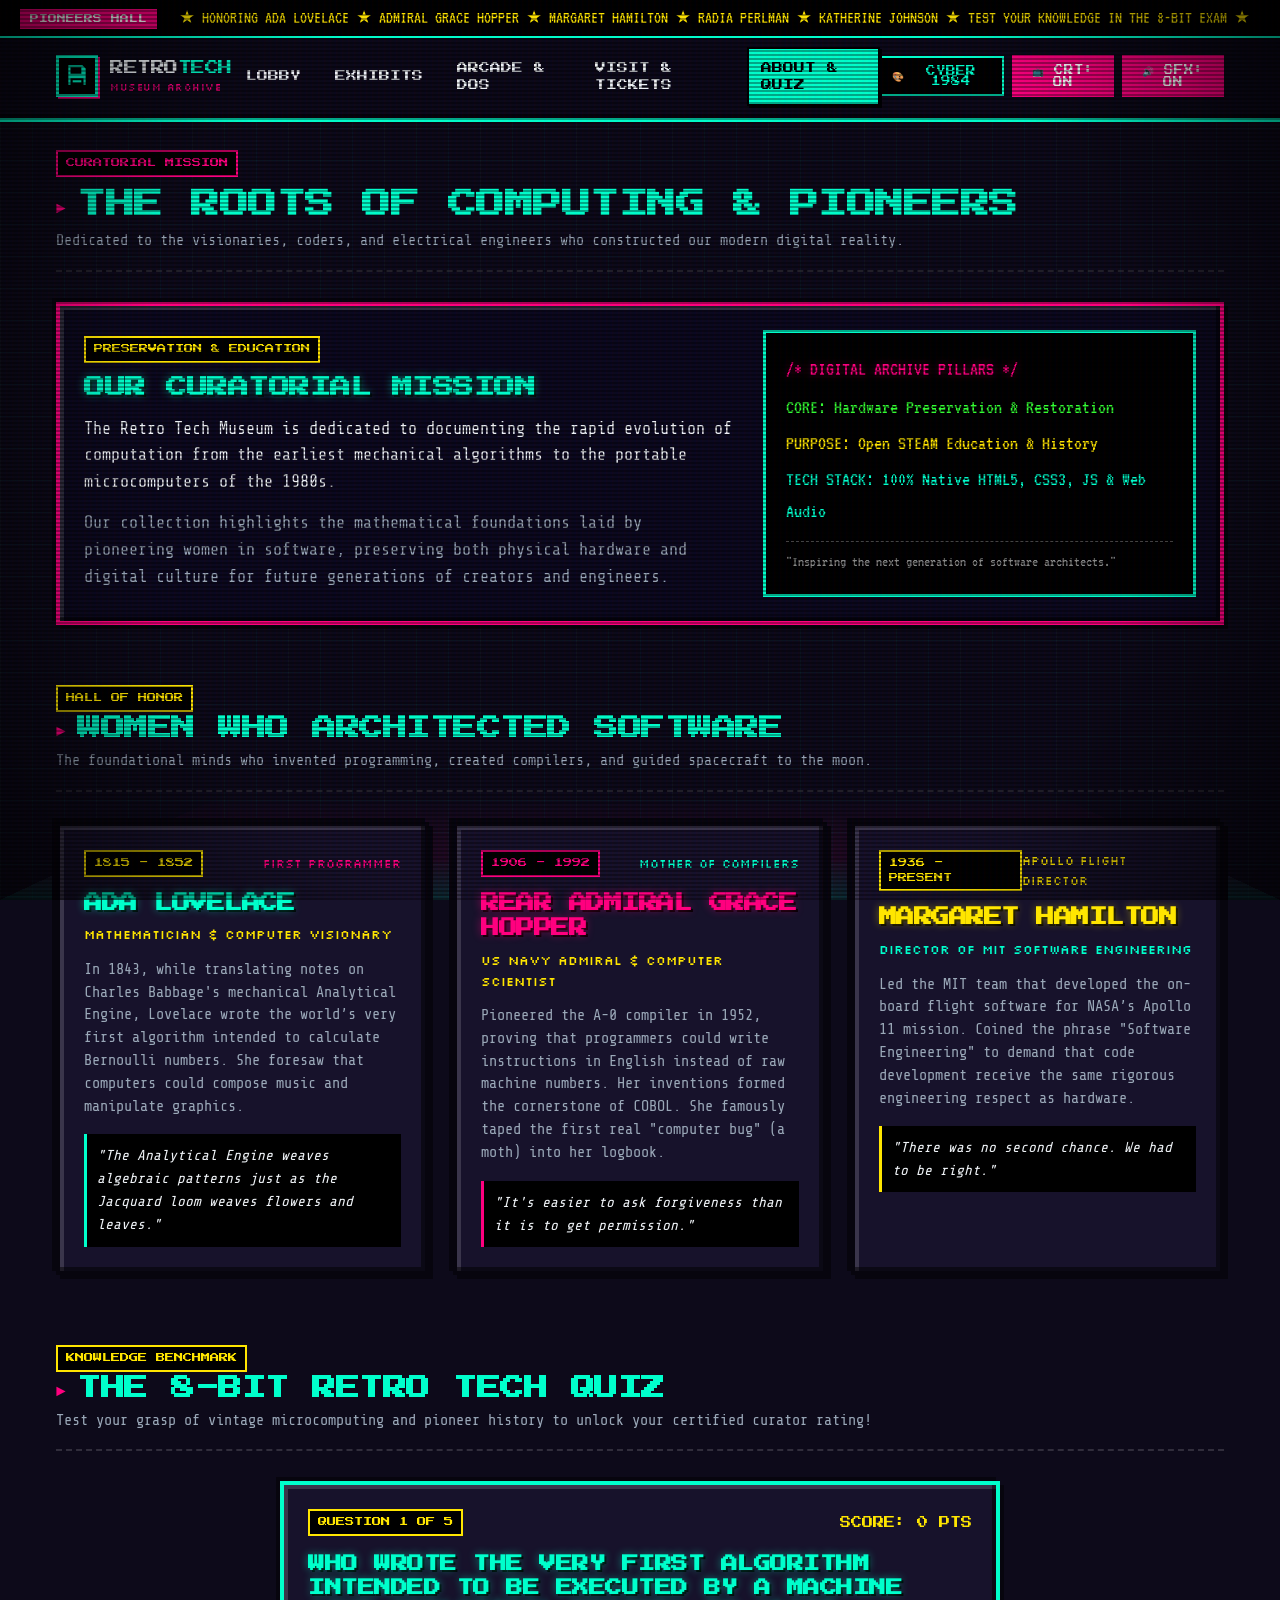
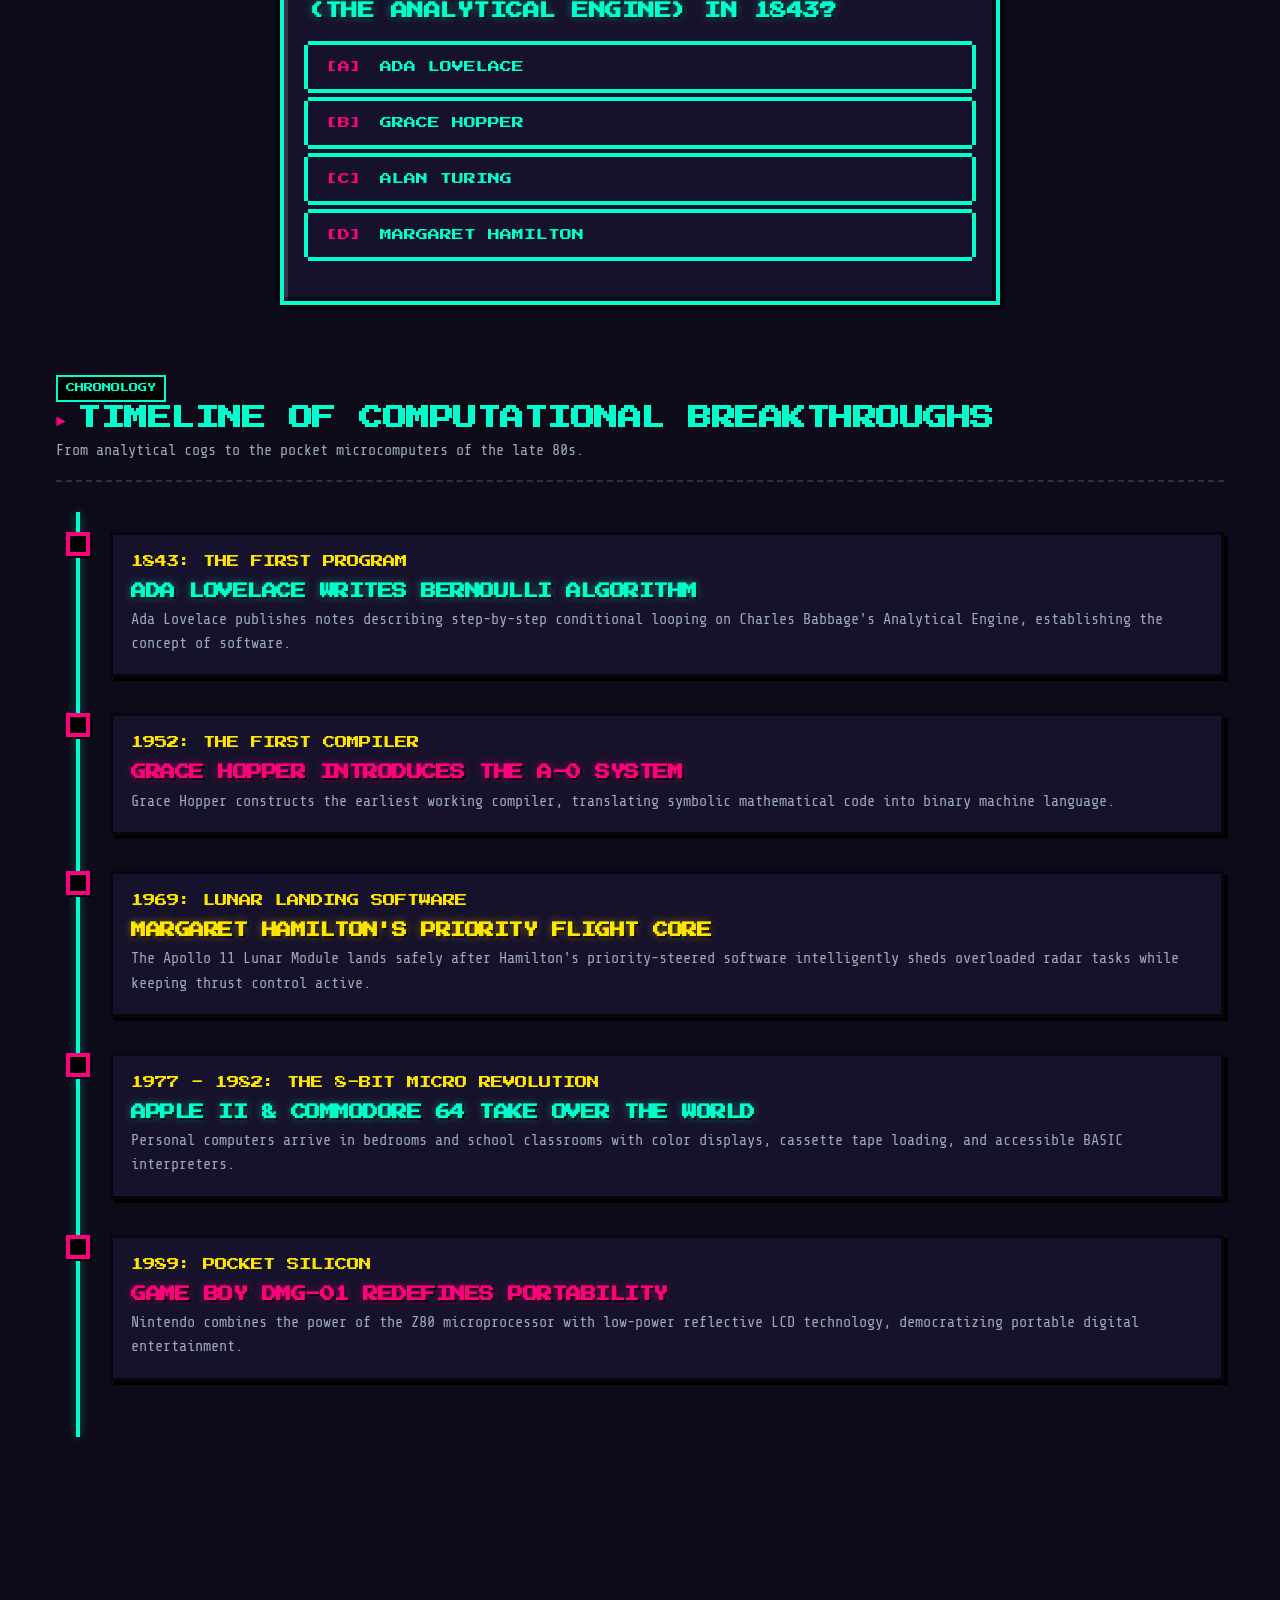
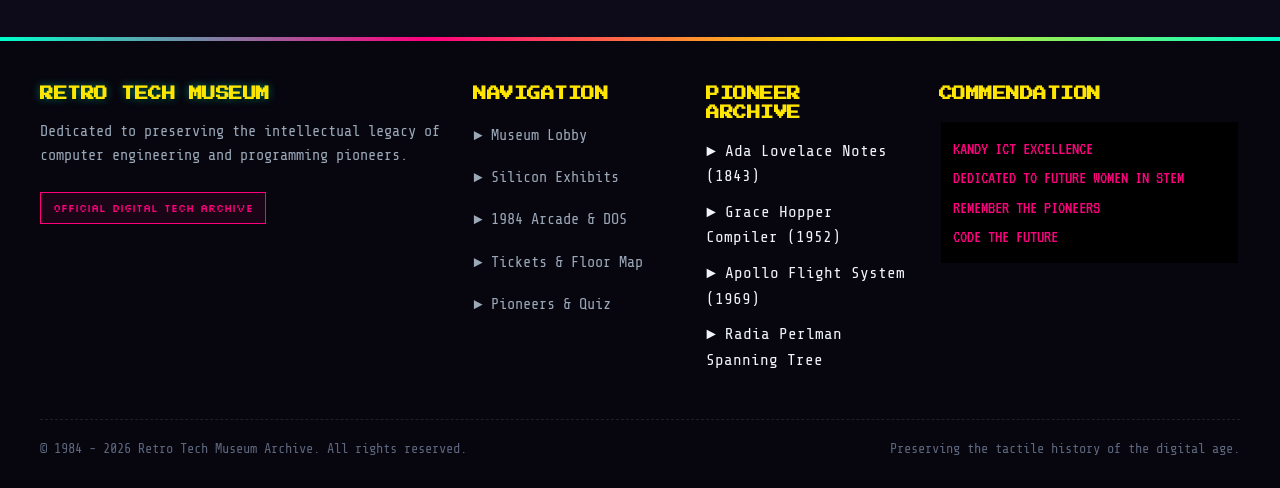
==== about.html @ 1ea94ae6 "first commit" ====
<!DOCTYPE html>
<html lang="en">
<head>
  <meta charset="UTF-8">
  <meta name="viewport" content="width=device-width, initial-scale=1.0">
  <title>About Us, Pioneers in Tech & Pixel Quiz | Retro Tech Museum</title>
  <meta name="description" content="Discover the museum story, celebrate the trailblazing women in computer science, and test your knowledge in our interactive 8-bit quiz.">
  <link rel="icon" type="image/svg+xml" href="favicon.svg">
  <link rel="stylesheet" href="css/style.css">
</head>
<body>
  <div id="crt-overlay" aria-hidden="true"></div>
  <div class="cyber-horizon" aria-hidden="true"></div>

  <!-- Top Realtime Ticker -->
  <div class="retro-ticker-bar">
    <div class="ticker-content">
      <span class="ticker-tag">PIONEERS HALL</span>
      <span>★ HONORING ADA LOVELACE ★ ADMIRAL GRACE HOPPER ★ MARGARET HAMILTON ★ RADIA PERLMAN ★ KATHERINE JOHNSON ★ TEST YOUR KNOWLEDGE IN THE 8-BIT EXAM ★</span>
    </div>
  </div>

  <!-- Global Retro Navigation Bar -->
  <header class="retro-header">
    <div class="nav-container">
      <a href="index.html" class="retro-logo">
        <div class="logo-icon">
          <svg viewBox="0 0 24 24">
            <path d="M4 2h13l3 3v15H4V2zm2 2v6h10V4H6zm0 10v6h12v-6H6zm2 2h8v2H8v-2z"/>
          </svg>
        </div>
        <div class="logo-text">
          <span class="logo-title">RETRO<span>TECH</span></span>
          <span class="logo-subtitle">MUSEUM ARCHIVE</span>
        </div>
      </a>

      <nav>
        <ul class="nav-menu">
          <li class="nav-item"><a href="index.html">LOBBY</a></li>
          <li class="nav-item"><a href="exhibits.html">EXHIBITS</a></li>
          <li class="nav-item"><a href="arcade.html">ARCADE & DOS</a></li>
          <li class="nav-item"><a href="visit.html">VISIT & TICKETS</a></li>
          <li class="nav-item"><a href="about.html" class="active">ABOUT & QUIZ</a></li>
        </ul>
      </nav>

      <div class="header-controls">
        <button id="btn-toggle-theme" class="ctrl-btn" title="Cycle Retro Themes">
          🎨 <span id="current-theme-label">CYBER 1984</span>
        </button>
        <button id="btn-toggle-crt" class="ctrl-btn active" title="Toggle CRT Scanline">
          📺 CRT: ON
        </button>
        <button id="btn-toggle-sfx" class="ctrl-btn active" title="Toggle Sound Effects">
          🔊 SFX: ON
        </button>
        <button class="mobile-toggle" aria-label="Toggle navigation menu">
          ☰
        </button>
      </div>
    </div>
  </header>

  <main class="page-container">
    <!-- Header -->
    <div class="section-header">
      <div>
        <span class="pixel-badge pixel-badge-pink" style="margin-bottom: 8px;">CURATORIAL MISSION</span>
        <h1 class="section-title" style="font-size: 1.8rem;">THE ROOTS OF COMPUTING & PIONEERS</h1>
        <p class="section-subtitle">Dedicated to the visionaries, coders, and electrical engineers who constructed our modern digital reality.</p>
      </div>
    </div>

    <!-- Museum Origin & Curatorial Mission -->
    <section class="pixel-box" style="margin-bottom: 60px; background: #0c091f; border-color: var(--secondary);">
      <div style="display: grid; grid-template-columns: 1.2fr 0.8fr; gap: 30px; align-items: center;">
        <div>
          <span class="pixel-badge pixel-badge-yellow" style="margin-bottom: 10px;">PRESERVATION & EDUCATION</span>
          <h2 class="glow-text-cyan" style="font-size: 1.3rem; margin-bottom: 14px;">OUR CURATORIAL MISSION</h2>
          <p style="font-family: var(--font-tech); font-size: 1.05rem; line-height: 1.6; margin-bottom: 14px; color: var(--text-main);">
            The Retro Tech Museum is dedicated to documenting the rapid evolution of computation from the earliest mechanical algorithms to the portable microcomputers of the 1980s.
          </p>
          <p style="font-family: var(--font-tech); font-size: 1.05rem; line-height: 1.6; color: var(--text-muted);">
            Our collection highlights the mathematical foundations laid by pioneering women in software, preserving both physical hardware and digital culture for future generations of creators and engineers.
          </p>
        </div>

        <div style="background: #000; border: 3px solid var(--primary); padding: 20px; font-family: var(--font-terminal); font-size: 1.25rem;">
          <p class="glow-text-pink">/* DIGITAL ARCHIVE PILLARS */</p>
          <p style="color: #33ff33; margin-top: 6px;">CORE: Hardware Preservation & Restoration</p>
          <p style="color: #ffe600; margin-top: 4px;">PURPOSE: Open STEAM Education & History</p>
          <p style="color: #00ffcc; margin-top: 4px;">TECH STACK: 100% Native HTML5, CSS3, JS & Web Audio</p>
          <div style="margin-top: 14px; border-top: 1px dashed #444; padding-top: 8px; color: #888; font-size: 0.95rem;">
            "Inspiring the next generation of software architects."
          </div>
        </div>
      </div>
    </section>

    <!-- Pioneer Women in Computing Hall of Fame -->
    <section style="margin-bottom: 70px;">
      <div class="section-header">
        <div>
          <span class="pixel-badge pixel-badge-yellow">HALL OF HONOR</span>
          <h2 class="section-title">WOMEN WHO ARCHITECTED SOFTWARE</h2>
          <p class="section-subtitle">The foundational minds who invented programming, created compilers, and guided spacecraft to the moon.</p>
        </div>
      </div>

      <div class="exhibits-grid">
        <!-- Pioneer 1: Ada Lovelace -->
        <article class="pixel-box pioneer-card">
          <div style="display: flex; justify-content: space-between; align-items: center; margin-bottom: 14px;">
            <span class="pixel-badge pixel-badge-yellow">1815 - 1852</span>
            <span style="font-family: var(--font-pixel-condensed); font-size: 0.75rem; color: var(--secondary);">FIRST PROGRAMMER</span>
          </div>
          <h3 class="glow-text-cyan" style="font-size: 1.15rem; margin-bottom: 8px;">ADA LOVELACE</h3>
          <p style="color: var(--accent); font-family: var(--font-pixel-condensed); font-size: 0.8rem; margin-bottom: 14px;">
            Mathematician & Computer Visionary
          </p>
          <p style="font-family: var(--font-tech); font-size: 0.95rem; line-height: 1.5; color: var(--text-muted); margin-bottom: 16px;">
            In 1843, while translating notes on Charles Babbage's mechanical Analytical Engine, Lovelace wrote the world’s very first algorithm intended to calculate Bernoulli numbers. She foresaw that computers could compose music and manipulate graphics.
          </p>
          <div style="background: #000; padding: 10px; border-left: 3px solid var(--primary); font-family: var(--font-tech); font-size: 0.9rem; font-style: italic;">
            "The Analytical Engine weaves algebraic patterns just as the Jacquard loom weaves flowers and leaves."
          </div>
        </article>

        <!-- Pioneer 2: Grace Hopper -->
        <article class="pixel-box pioneer-card">
          <div style="display: flex; justify-content: space-between; align-items: center; margin-bottom: 14px;">
            <span class="pixel-badge pixel-badge-pink">1906 - 1992</span>
            <span style="font-family: var(--font-pixel-condensed); font-size: 0.75rem; color: var(--primary);">MOTHER OF COMPILERS</span>
          </div>
          <h3 class="glow-text-pink" style="font-size: 1.15rem; margin-bottom: 8px;">REAR ADMIRAL GRACE HOPPER</h3>
          <p style="color: var(--accent); font-family: var(--font-pixel-condensed); font-size: 0.8rem; margin-bottom: 14px;">
            US Navy Admiral & Computer Scientist
          </p>
          <p style="font-family: var(--font-tech); font-size: 0.95rem; line-height: 1.5; color: var(--text-muted); margin-bottom: 16px;">
            Pioneered the A-0 compiler in 1952, proving that programmers could write instructions in English instead of raw machine numbers. Her inventions formed the cornerstone of COBOL. She famously taped the first real "computer bug" (a moth) into her logbook.
          </p>
          <div style="background: #000; padding: 10px; border-left: 3px solid var(--secondary); font-family: var(--font-tech); font-size: 0.9rem; font-style: italic;">
            "It's easier to ask forgiveness than it is to get permission."
          </div>
        </article>

        <!-- Pioneer 3: Margaret Hamilton -->
        <article class="pixel-box pioneer-card">
          <div style="display: flex; justify-content: space-between; align-items: center; margin-bottom: 14px;">
            <span class="pixel-badge pixel-badge-yellow">1936 - PRESENT</span>
            <span style="font-family: var(--font-pixel-condensed); font-size: 0.75rem; color: var(--accent);">APOLLO FLIGHT DIRECTOR</span>
          </div>
          <h3 class="glow-text-yellow" style="font-size: 1.15rem; margin-bottom: 8px;">MARGARET HAMILTON</h3>
          <p style="color: var(--primary); font-family: var(--font-pixel-condensed); font-size: 0.8rem; margin-bottom: 14px;">
            Director of MIT Software Engineering
          </p>
          <p style="font-family: var(--font-tech); font-size: 0.95rem; line-height: 1.5; color: var(--text-muted); margin-bottom: 16px;">
            Led the MIT team that developed the on-board flight software for NASA’s Apollo 11 mission. Coined the phrase "Software Engineering" to demand that code development receive the same rigorous engineering respect as hardware.
          </p>
          <div style="background: #000; padding: 10px; border-left: 3px solid var(--accent); font-family: var(--font-tech); font-size: 0.9rem; font-style: italic;">
            "There was no second chance. We had to be right."
          </div>
        </article>
      </div>
    </section>

    <!-- Interactive Retro Tech & Pioneer Quiz Section -->
    <section id="quiz" style="margin-bottom: 70px;">
      <div class="section-header">
        <div>
          <span class="pixel-badge pixel-badge-yellow">KNOWLEDGE BENCHMARK</span>
          <h2 class="section-title">THE 8-BIT RETRO TECH QUIZ</h2>
          <p class="section-subtitle">Test your grasp of vintage microcomputing and pioneer history to unlock your certified curator rating!</p>
        </div>
      </div>

      <div id="pixel-quiz-container" style="max-width: 720px; margin: 0 auto;">
        <!-- Injected dynamically by js/about.js -->
      </div>
    </section>

    <!-- Historical Timeline Track -->
    <section style="margin-bottom: 60px;">
      <div class="section-header">
        <div>
          <span class="pixel-badge pixel-badge-cyan">CHRONOLOGY</span>
          <h2 class="section-title">TIMELINE OF COMPUTATIONAL BREAKTHROUGHS</h2>
          <p class="section-subtitle">From analytical cogs to the pocket microcomputers of the late 80s.</p>
        </div>
      </div>

      <div class="timeline-track">
        <div class="timeline-item">
          <div class="timeline-marker"></div>
          <div class="timeline-content">
            <div class="timeline-year">1843: THE FIRST PROGRAM</div>
            <h4 class="glow-text-cyan" style="font-size: 0.95rem; margin-bottom: 6px;">Ada Lovelace Writes Bernoulli Algorithm</h4>
            <p style="font-family: var(--font-tech); color: var(--text-muted); font-size: 0.95rem;">
              Ada Lovelace publishes notes describing step-by-step conditional looping on Charles Babbage's Analytical Engine, establishing the concept of software.
            </p>
          </div>
        </div>

        <div class="timeline-item">
          <div class="timeline-marker"></div>
          <div class="timeline-content">
            <div class="timeline-year">1952: THE FIRST COMPILER</div>
            <h4 class="glow-text-pink" style="font-size: 0.95rem; margin-bottom: 6px;">Grace Hopper Introduces the A-0 System</h4>
            <p style="font-family: var(--font-tech); color: var(--text-muted); font-size: 0.95rem;">
              Grace Hopper constructs the earliest working compiler, translating symbolic mathematical code into binary machine language.
            </p>
          </div>
        </div>

        <div class="timeline-item">
          <div class="timeline-marker"></div>
          <div class="timeline-content">
            <div class="timeline-year">1969: LUNAR LANDING SOFTWARE</div>
            <h4 class="glow-text-yellow" style="font-size: 0.95rem; margin-bottom: 6px;">Margaret Hamilton's Priority Flight Core</h4>
            <p style="font-family: var(--font-tech); color: var(--text-muted); font-size: 0.95rem;">
              The Apollo 11 Lunar Module lands safely after Hamilton's priority-steered software intelligently sheds overloaded radar tasks while keeping thrust control active.
            </p>
          </div>
        </div>

        <div class="timeline-item">
          <div class="timeline-marker"></div>
          <div class="timeline-content">
            <div class="timeline-year">1977 - 1982: THE 8-BIT MICRO REVOLUTION</div>
            <h4 class="glow-text-cyan" style="font-size: 0.95rem; margin-bottom: 6px;">Apple II & Commodore 64 Take Over the World</h4>
            <p style="font-family: var(--font-tech); color: var(--text-muted); font-size: 0.95rem;">
              Personal computers arrive in bedrooms and school classrooms with color displays, cassette tape loading, and accessible BASIC interpreters.
            </p>
          </div>
        </div>

        <div class="timeline-item">
          <div class="timeline-marker"></div>
          <div class="timeline-content">
            <div class="timeline-year">1989: POCKET SILICON</div>
            <h4 class="glow-text-pink" style="font-size: 0.95rem; margin-bottom: 6px;">Game Boy DMG-01 Redefines Portability</h4>
            <p style="font-family: var(--font-tech); color: var(--text-muted); font-size: 0.95rem;">
              Nintendo combines the power of the Z80 microprocessor with low-power reflective LCD technology, democratizing portable digital entertainment.
            </p>
          </div>
        </div>
      </div>
    </section>
  </main>

  <!-- Global Retro Footer -->
  <footer class="retro-footer">
    <div class="footer-container">
      <div class="footer-col">
        <h4 class="glow-text-cyan">RETRO TECH MUSEUM</h4>
        <p style="font-size: 0.95rem; color: var(--text-muted); margin-bottom: 16px;">
          Dedicated to preserving the intellectual legacy of computer engineering and programming pioneers.
        </p>
        <span class="school-tribute-badge">Official Digital Tech Archive</span>
      </div>

      <div class="footer-col">
        <h4>NAVIGATION</h4>
        <ul class="footer-links">
          <li><a href="index.html">► Museum Lobby</a></li>
          <li><a href="exhibits.html">► Silicon Exhibits</a></li>
          <li><a href="arcade.html">► 1984 Arcade & DOS</a></li>
          <li><a href="visit.html">► Tickets & Floor Map</a></li>
          <li><a href="about.html">► Pioneers & Quiz</a></li>
        </ul>
      </div>

      <div class="footer-col">
        <h4>PIONEER ARCHIVE</h4>
        <ul class="footer-links">
          <li>► Ada Lovelace Notes (1843)</li>
          <li>► Grace Hopper Compiler (1952)</li>
          <li>► Apollo Flight System (1969)</li>
          <li>► Radia Perlman Spanning Tree</li>
        </ul>
      </div>

      <div class="footer-col">
        <h4>COMMENDATION</h4>
        <div style="background: #000; border: 2px solid var(--border-dark); padding: 12px; font-family: var(--font-terminal); font-size: 1.15rem; color: #ff007f;">
          <p>KANDY ICT EXCELLENCE</p>
          <p>DEDICATED TO FUTURE WOMEN IN STEM</p>
          <p>REMEMBER THE PIONEERS</p>
          <p>CODE THE FUTURE</p>
        </div>
      </div>
    </div>

    <div class="footer-bottom">
      <div>&copy; 1984 - 2026 Retro Tech Museum Archive. All rights reserved.</div>
      <div>Preserving the tactile history of the digital age.</div>
    </div>
  </footer>

  <script src="js/audio.js"></script>
  <script src="js/common.js"></script>
  <script src="js/about.js"></script>
</body>
</html>
---- css/style.css ----
/* ==========================================================================
   RETRO TECH MUSEUM - DESIGN SYSTEM & STYLESHEET
   Authentic 8-Bit / 16-Bit Pixel Aesthetic with CRT Shaders & Modern Polish
   Fully Mobile-Responsive, Touch-Optimized & Enhanced UX Layout
   ========================================================================== */

/* --- GOOGLE FONTS IMPORT --- */
@import url('https://fonts.googleapis.com/css2?family=Press+Start+2P&family=VT323&family=Silkscreen:wght@400;700&family=Share+Tech+Mono&display=swap');

/* --- CSS VARIABLES & THEMES --- */
:root {
  /* Default Palette: Neon Cyber Arcade (1984) */
  --bg-deep: #0d0a1a;
  --bg-surface: #17122b;
  --bg-card: #201a3d;
  --bg-card-hover: #2b2252;
  
  --primary: #00ffcc;       /* Cyber Teal */
  --primary-glow: rgba(0, 255, 204, 0.45);
  --secondary: #ff007f;     /* Synth Neon Pink */
  --secondary-glow: rgba(255, 0, 127, 0.45);
  --accent: #ffe600;        /* Retro Arcade Yellow */
  --accent-glow: rgba(255, 230, 0, 0.4);
  --purple: #9d4edd;
  --purple-glow: rgba(157, 78, 221, 0.4);
  
  --text-main: #f0f4f8;
  --text-muted: #9aa8b8;
  --text-dim: #5c677d;
  
  --pixel-border-color: #00ffcc;
  --border-dark: #07050e;
  
  /* Fonts */
  --font-pixel: 'Press Start 2P', monospace, system-ui;
  --font-pixel-condensed: 'Silkscreen', monospace;
  --font-terminal: 'VT323', monospace;
  --font-tech: 'Share Tech Mono', monospace;

  /* Spacing */
  --pixel-unit: 4px;
  --nav-height: 76px;
  --container-max: 1200px;
}

/* Phosphor Green CRT Theme */
body.theme-phosphor {
  --bg-deep: #041008;
  --bg-surface: #0a1f10;
  --bg-card: #0f2d18;
  --bg-card-hover: #153e21;
  --primary: #33ff33;
  --primary-glow: rgba(51, 255, 51, 0.5);
  --secondary: #20bf20;
  --secondary-glow: rgba(32, 191, 32, 0.4);
  --accent: #80ff80;
  --accent-glow: rgba(128, 255, 128, 0.4);
  --text-main: #b8ffb8;
  --text-muted: #5caa5c;
  --pixel-border-color: #33ff33;
}

/* Amber CRT Theme */
body.theme-amber {
  --bg-deep: #140b00;
  --bg-surface: #221200;
  --bg-card: #331d03;
  --bg-card-hover: #482a06;
  --primary: #ffaa00;
  --primary-glow: rgba(255, 170, 0, 0.5);
  --secondary: #ff6600;
  --secondary-glow: rgba(255, 102, 0, 0.4);
  --accent: #ffd166;
  --accent-glow: rgba(255, 209, 102, 0.4);
  --text-main: #ffe4b3;
  --text-muted: #aa7d39;
  --pixel-border-color: #ffaa00;
}

/* Game Boy DMG Classic Theme */
body.theme-gameboy {
  --bg-deep: #0f380f;
  --bg-surface: #306230;
  --bg-card: #306230;
  --bg-card-hover: #427c42;
  --primary: #9bbc0f;
  --primary-glow: rgba(155, 188, 15, 0.4);
  --secondary: #8bac0f;
  --secondary-glow: rgba(139, 172, 15, 0.4);
  --accent: #e0f8d0;
  --accent-glow: rgba(224, 248, 208, 0.4);
  --text-main: #e0f8d0;
  --text-muted: #9bbc0f;
  --pixel-border-color: #9bbc0f;
}

/* --- BASE & RESETS --- */
*, *::before, *::after {
  box-sizing: border-box;
  margin: 0;
  padding: 0;
  -webkit-tap-highlight-color: transparent;
}

html {
  font-size: 16px;
  scroll-behavior: smooth;
  image-rendering: pixelated;
  image-rendering: -moz-crisp-edges;
  image-rendering: crisp-edges;
}

body {
  background-color: var(--bg-deep);
  color: var(--text-main);
  font-family: var(--font-tech);
  line-height: 1.6;
  overflow-x: hidden;
  position: relative;
  min-height: 100vh;
  cursor: url("data:image/svg+xml,%3Csvg xmlns='http://www.w3.org/2000/svg' width='20' height='20' viewBox='0 0 20 20'%3E%3Cpolygon points='0,0 0,16 5,12 8,19 11,18 8,11 15,11' fill='%2300ffcc' stroke='%23000' stroke-width='1'/%3E%3C/svg%3E"), auto;
  transition: background-color 0.3s ease, color 0.3s ease;
}

a, button, input, select, textarea {
  cursor: url("data:image/svg+xml,%3Csvg xmlns='http://www.w3.org/2000/svg' width='20' height='20' viewBox='0 0 20 20'%3E%3Cpolygon points='5,0 8,0 8,7 13,7 13,10 8,10 8,16 5,16' fill='%23ff007f' stroke='%23000' stroke-width='1' transform='rotate(20 10 10)'/%3E%3C/svg%3E"), pointer;
}

/* Accessible focus styling */
:focus-visible {
  outline: 3px solid var(--accent);
  outline-offset: 3px;
}

/* Background Retro Grid Matrix */
body::before {
  content: "";
  position: fixed;
  top: 0;
  left: 0;
  width: 100%;
  height: 100%;
  background-image: 
    linear-gradient(rgba(0, 255, 204, 0.04) 1px, transparent 1px),
    linear-gradient(90deg, rgba(0, 255, 204, 0.04) 1px, transparent 1px);
  background-size: 32px 32px;
  pointer-events: none;
  z-index: -2;
}

/* Animated Horizon Cyber Sunset Line on Pages */
.cyber-horizon {
  position: fixed;
  bottom: 0;
  left: 0;
  width: 100%;
  height: 220px;
  background: linear-gradient(180deg, transparent 0%, rgba(255, 0, 127, 0.08) 70%, rgba(0, 255, 204, 0.12) 100%);
  pointer-events: none;
  z-index: -1;
  transform: perspective(300px) rotateX(45deg);
  transform-origin: bottom center;
}

/* --- CRT SCANLINES & SCREEN EFFECT (TOGGLEABLE) --- */
#crt-overlay {
  position: fixed;
  top: 0;
  left: 0;
  width: 100vw;
  height: 100vh;
  pointer-events: none;
  z-index: 99999;
  background: 
    linear-gradient(rgba(18, 16, 16, 0) 50%, rgba(0, 0, 0, 0.35) 50%),
    linear-gradient(90deg, rgba(255, 0, 0, 0.03), rgba(0, 255, 0, 0.01), rgba(0, 0, 255, 0.03));
  background-size: 100% 4px, 6px 100%;
  opacity: 0.95;
  transition: opacity 0.3s ease;
}

#crt-overlay::before {
  content: " ";
  display: block;
  position: absolute;
  top: 0; left: 0; bottom: 0; right: 0;
  background: radial-gradient(circle at center, transparent 65%, rgba(0, 0, 0, 0.6) 100%);
  pointer-events: none;
}

#crt-overlay.disabled {
  display: none !important;
}

/* Subtle Screen Flicker */
@keyframes flicker {
  0% { opacity: 0.97; }
  50% { opacity: 1; }
  52% { opacity: 0.92; }
  54% { opacity: 0.99; }
  100% { opacity: 0.97; }
}

body.crt-flicker-active #crt-overlay {
  animation: flicker 0.15s infinite;
}

/* --- RETRO SYSTEM BOOT PRELOADER --- */
#retro-preloader {
  position: fixed;
  top: 0;
  left: 0;
  width: 100vw;
  height: 100vh;
  background: #05030a;
  z-index: 999999;
  display: flex;
  align-items: center;
  justify-content: center;
  padding: 20px;
  transition: opacity 0.45s cubic-bezier(0.16, 1, 0.3, 1), visibility 0.45s ease;
}

#retro-preloader.loaded {
  opacity: 0;
  visibility: hidden;
  pointer-events: none;
}

.preloader-terminal {
  max-width: 540px;
  width: 100%;
  background: #000;
  border: 4px solid var(--primary);
  box-shadow: 
    -6px -6px 0 0 #000,
    6px 6px 0 0 #000,
    0 0 35px var(--primary-glow);
  padding: 24px;
  font-family: var(--font-terminal);
  color: #33ff33;
  position: relative;
}

.preloader-header {
  display: flex;
  justify-content: space-between;
  border-bottom: 2px solid #222;
  padding-bottom: 8px;
  margin-bottom: 16px;
  font-size: 1.15rem;
  color: #888;
}

.preloader-content {
  font-size: 1.25rem;
  line-height: 1.5;
}

.preloader-line {
  margin-bottom: 6px;
}

.preloader-progress-wrap {
  margin: 18px 0;
  display: flex;
  align-items: center;
  gap: 12px;
}

.preloader-progress-bar {
  flex-grow: 1;
  height: 18px;
  background: #111;
  border: 2px solid var(--primary);
  padding: 2px;
  position: relative;
}

.preloader-progress-fill {
  height: 100%;
  width: 0%;
  background: var(--primary);
  box-shadow: 0 0 10px var(--primary-glow);
  transition: width 0.12s ease;
}

.preloader-pct {
  font-family: var(--font-pixel);
  font-size: 0.65rem;
  color: var(--accent);
  min-width: 48px;
}

.preloader-status {
  font-size: 1.25rem;
  margin-top: 10px;
}

.preloader-blink {
  animation: preloaderCursor 0.7s infinite;
}

@keyframes preloaderCursor {
  0%, 100% { opacity: 1; }
  50% { opacity: 0; }
}

.preloader-footer {
  margin-top: 18px;
  padding-top: 10px;
  border-top: 1px dashed #333;
  display: flex;
  justify-content: space-between;
  align-items: center;
  font-size: 0.95rem;
  color: #666;
}

.preloader-skip-btn {
  background: transparent;
  border: 1px solid var(--secondary);
  color: var(--secondary);
  font-family: var(--font-pixel);
  font-size: 0.55rem;
  padding: 4px 8px;
  cursor: pointer;
  transition: all 0.15s ease;
}

.preloader-skip-btn:hover {
  background: var(--secondary);
  color: #fff;
}

/* --- TYPOGRAPHY --- */
h1, h2, h3, h4, .pixel-font {
  font-family: var(--font-pixel);
  letter-spacing: -0.5px;
  line-height: 1.4;
  text-transform: uppercase;
}

.sub-pixel-font {
  font-family: var(--font-pixel-condensed);
  letter-spacing: 0.5px;
}

.terminal-font {
  font-family: var(--font-terminal);
  font-size: 1.35rem;
  letter-spacing: 1px;
}

.glow-text-cyan {
  color: var(--primary);
  text-shadow: 0 0 8px var(--primary-glow), 2px 2px 0px #000;
}

.glow-text-pink {
  color: var(--secondary);
  text-shadow: 0 0 8px var(--secondary-glow), 2px 2px 0px #000;
}

.glow-text-yellow {
  color: var(--accent);
  text-shadow: 0 0 8px var(--accent-glow), 2px 2px 0px #000;
}

/* --- PIXEL BOX & BORDER UTILITIES --- */
.pixel-box {
  background: var(--bg-surface);
  position: relative;
  border: 4px solid var(--border-dark);
  box-shadow: 
    -4px -4px 0 0 var(--border-dark),
    4px 4px 0 0 var(--border-dark),
    inset -4px -4px 0 0 rgba(0, 0, 0, 0.5),
    inset 4px 4px 0 0 rgba(255, 255, 255, 0.15);
  padding: 24px;
  transition: transform 0.2s cubic-bezier(0.1, 0.9, 0.2, 1), box-shadow 0.2s ease, border-color 0.2s ease;
}

.pixel-box-interactive:hover {
  transform: translateY(-4px);
  border-color: var(--primary);
  box-shadow: 
    -4px -4px 0 0 var(--border-dark),
    4px 4px 0 0 var(--border-dark),
    0 8px 16px var(--primary-glow);
}

.pixel-box-cyan {
  border-color: var(--primary);
  box-shadow: 
    -4px -4px 0 0 #000,
    4px 4px 0 0 #000,
    0 0 14px var(--primary-glow);
}

.pixel-box-pink {
  border-color: var(--secondary);
  box-shadow: 
    -4px -4px 0 0 #000,
    4px 4px 0 0 #000,
    0 0 14px var(--secondary-glow);
}

.pixel-box-yellow {
  border-color: var(--accent);
  box-shadow: 
    -4px -4px 0 0 #000,
    4px 4px 0 0 #000,
    0 0 14px var(--accent-glow);
}

/* --- PIXEL BUTTONS --- */
.pixel-btn {
  display: inline-flex;
  align-items: center;
  justify-content: center;
  gap: 10px;
  font-family: var(--font-pixel);
  font-size: 0.75rem;
  padding: 14px 22px;
  min-height: 44px; /* Touch target excellence */
  text-decoration: none;
  text-transform: uppercase;
  color: #000;
  background-color: var(--primary);
  border: none;
  position: relative;
  box-shadow: 
    -4px 0 0 0 #000,
    4px 0 0 0 #000,
    0 -4px 0 0 #000,
    0 4px 0 0 #000,
    inset -4px -4px 0 0 rgba(0, 0, 0, 0.35),
    inset 4px 4px 0 0 rgba(255, 255, 255, 0.45);
  cursor: pointer;
  transition: all 0.1s ease;
  user-select: none;
  touch-action: manipulation;
}

.pixel-btn:hover {
  background-color: #fff;
  color: #000;
  box-shadow: 
    -4px 0 0 0 #000,
    4px 0 0 0 #000,
    0 -4px 0 0 #000,
    0 4px 0 0 #000,
    0 0 12px var(--primary-glow);
}

.pixel-btn:active {
  transform: translateY(3px);
  box-shadow: 
    -4px 0 0 0 #000,
    4px 0 0 0 #000,
    0 -4px 0 0 #000,
    0 4px 0 0 #000,
    inset 4px 4px 0 0 rgba(0, 0, 0, 0.5);
}

.pixel-btn-secondary {
  background-color: var(--secondary);
  color: #fff;
}
.pixel-btn-secondary:hover {
  background-color: #ff3399;
  color: #fff;
  box-shadow: 
    -4px 0 0 0 #000,
    4px 0 0 0 #000,
    0 -4px 0 0 #000,
    0 4px 0 0 #000,
    0 0 14px var(--secondary-glow);
}

.pixel-btn-accent {
  background-color: var(--accent);
  color: #000;
}
.pixel-btn-accent:hover {
  background-color: #fff266;
  color: #000;
  box-shadow: 
    -4px 0 0 0 #000,
    4px 0 0 0 #000,
    0 -4px 0 0 #000,
    0 4px 0 0 #000,
    0 0 14px var(--accent-glow);
}

.pixel-btn-outline {
  background: transparent;
  color: var(--primary);
  box-shadow: 
    -4px 0 0 0 var(--primary),
    4px 0 0 0 var(--primary),
    0 -4px 0 0 var(--primary),
    0 4px 0 0 var(--primary);
}
.pixel-btn-outline:hover {
  background-color: var(--primary);
  color: #000;
}

.pixel-btn-sm {
  font-size: 0.65rem;
  padding: 10px 14px;
  min-height: 40px;
}

/* --- BADGES & TAGS --- */
.pixel-badge {
  display: inline-block;
  font-family: var(--font-pixel);
  font-size: 0.58rem;
  padding: 4px 8px;
  background-color: #000;
  border: 2px solid var(--primary);
  color: var(--primary);
  text-transform: uppercase;
}
.pixel-badge-pink {
  border-color: var(--secondary);
  color: var(--secondary);
}
.pixel-badge-yellow {
  border-color: var(--accent);
  color: var(--accent);
}

/* --- HEADER & NAVIGATION BAR --- */
.retro-header {
  position: sticky;
  top: 0;
  width: 100%;
  z-index: 1000;
  background: rgba(13, 10, 26, 0.95);
  backdrop-filter: blur(10px);
  border-bottom: 4px solid var(--border-dark);
  box-shadow: 0 4px 0 0 var(--primary);
}

.nav-container {
  max-width: var(--container-max);
  margin: 0 auto;
  padding: 0 16px;
  height: var(--nav-height);
  display: flex;
  align-items: center;
  justify-content: space-between;
}

/* Brand Logo */
.retro-logo {
  display: flex;
  align-items: center;
  gap: 12px;
  text-decoration: none;
  color: inherit;
  flex-shrink: 0;
}

.logo-icon {
  width: 42px;
  height: 42px;
  background: #000;
  border: 3px solid var(--primary);
  display: flex;
  align-items: center;
  justify-content: center;
  position: relative;
  box-shadow: 2px 2px 0 0 var(--secondary);
}

.logo-icon svg {
  width: 26px;
  height: 26px;
  fill: var(--primary);
}

.logo-text {
  display: flex;
  flex-direction: column;
}

.logo-title {
  font-family: var(--font-pixel);
  font-size: 0.88rem;
  color: var(--text-main);
  letter-spacing: -0.5px;
}

.logo-title span {
  color: var(--primary);
}

.logo-subtitle {
  font-family: var(--font-pixel-condensed);
  font-size: 0.6rem;
  color: var(--secondary);
  letter-spacing: 0.5px;
}

/* Nav Links */
.nav-menu {
  display: flex;
  align-items: center;
  list-style: none;
  gap: 6px;
}

.nav-item a {
  display: block;
  font-family: var(--font-pixel);
  font-size: 0.68rem;
  padding: 10px 12px;
  color: var(--text-main);
  text-decoration: none;
  position: relative;
  transition: all 0.15s ease;
  border: 2px solid transparent;
}

.nav-item a:hover {
  color: var(--primary);
  border-color: var(--primary);
  background: rgba(0, 255, 204, 0.1);
  transform: translateY(-2px);
}

.nav-item a.active {
  color: #000;
  background-color: var(--primary);
  border-color: #000;
  box-shadow: 2px 2px 0 0 #000;
}

/* Control Hub (Theme, Sound, CRT) */
.header-controls {
  display: flex;
  align-items: center;
  gap: 8px;
}

.ctrl-btn {
  background: #000;
  border: 2px solid var(--primary);
  color: var(--primary);
  font-family: var(--font-pixel);
  font-size: 0.6rem;
  padding: 8px 10px;
  min-height: 38px;
  cursor: pointer;
  display: flex;
  align-items: center;
  gap: 6px;
  transition: all 0.15s ease;
  user-select: none;
  touch-action: manipulation;
}

.ctrl-btn:hover {
  background: var(--primary);
  color: #000;
}

.ctrl-btn.active {
  background: var(--secondary);
  border-color: var(--secondary);
  color: #fff;
}

/* Mobile Toggle Hamburger */
.mobile-toggle {
  display: none;
  background: #000;
  border: 2px solid var(--primary);
  color: var(--primary);
  padding: 8px 12px;
  min-height: 42px;
  min-width: 44px;
  font-size: 1.3rem;
  cursor: pointer;
  user-select: none;
  touch-action: manipulation;
}

/* Top Ticker Bar */
.retro-ticker-bar {
  background: #000;
  color: var(--accent);
  border-bottom: 2px solid var(--primary);
  font-family: var(--font-terminal);
  font-size: 1.1rem;
  padding: 4px 0;
  overflow: hidden;
  white-space: nowrap;
  display: flex;
  align-items: center;
}

.ticker-tag {
  background: var(--secondary);
  color: #fff;
  font-family: var(--font-pixel);
  font-size: 0.55rem;
  padding: 3px 10px;
  margin-right: 15px;
  display: inline-block;
  flex-shrink: 0;
}

.ticker-content {
  display: inline-block;
  animation: tickerScroll 30s linear infinite;
  padding-left: 20px;
}

@keyframes tickerScroll {
  0% { transform: translateX(0); }
  100% { transform: translateX(-50%); }
}

/* --- MAIN CONTAINER --- */
.page-container {
  max-width: var(--container-max);
  margin: 0 auto;
  padding: 32px 16px 80px;
}

/* --- HERO SECTION (INDEX) --- */
.hero-section {
  display: grid;
  grid-template-columns: 1.15fr 0.85fr;
  gap: 40px;
  align-items: center;
  padding: 20px 0 50px;
}

.hero-badge-wrap {
  display: flex;
  gap: 10px;
  margin-bottom: 20px;
  flex-wrap: wrap;
}

.hero-title {
  font-size: clamp(1.4rem, 3.5vw, 2.4rem);
  line-height: 1.25;
  margin-bottom: 20px;
  text-shadow: 3px 3px 0 #000;
}

.hero-desc {
  font-size: clamp(0.95rem, 1.8vw, 1.1rem);
  color: var(--text-muted);
  margin-bottom: 30px;
  font-family: var(--font-tech);
  max-width: 580px;
}

.hero-actions {
  display: flex;
  gap: 14px;
  flex-wrap: wrap;
}

/* Hero CRT Computer Monitor Visualizer */
.hero-visual {
  position: relative;
  display: flex;
  justify-content: center;
  width: 100%;
}

.retro-pc-case {
  width: 100%;
  max-width: 440px;
  background: #c8b99e; /* Beige Vintage PC plastic */
  border: 6px solid #201a14;
  box-shadow: 
    8px 8px 0 0 #000,
    inset -4px -4px 0 0 #9f8c6e,
    inset 4px 4px 0 0 #ded7c7;
  padding: 16px;
  position: relative;
}

.retro-screen-bezel {
  background: #111;
  border: 8px solid #3d352b;
  border-radius: 12px;
  padding: 14px;
  box-shadow: inset 0 0 16px rgba(0, 0, 0, 0.9);
  position: relative;
  overflow: hidden;
}

.retro-screen-inner {
  background: #001108;
  border-radius: 6px;
  min-height: 220px;
  padding: 14px;
  color: #33ff33;
  font-family: var(--font-terminal);
  font-size: 1.15rem;
  display: flex;
  flex-direction: column;
  justify-content: space-between;
  box-shadow: inset 0 0 30px rgba(51, 255, 51, 0.15);
  position: relative;
}

.screen-glare {
  position: absolute;
  top: 0;
  left: 0;
  width: 100%;
  height: 50%;
  background: linear-gradient(135deg, rgba(255, 255, 255, 0.08) 0%, transparent 60%);
  pointer-events: none;
}

.floppy-drive-slot {
  margin-top: 14px;
  display: flex;
  justify-content: space-between;
  align-items: center;
  background: #251e18;
  padding: 8px 12px;
  border: 2px solid #5a4b3c;
}

.drive-bay {
  width: 120px;
  height: 10px;
  background: #0c0906;
  border: 1px solid #1a130c;
  position: relative;
}

.drive-led {
  width: 10px;
  height: 10px;
  background: #ff3300;
  border-radius: 50%;
  box-shadow: 0 0 6px #ff3300;
  animation: driveActivity 1.8s infinite;
}

@keyframes driveActivity {
  0%, 100% { opacity: 0.3; }
  50% { opacity: 1; }
  60% { opacity: 0.1; }
  75% { opacity: 1; }
}

.drive-badge-text {
  font-family: var(--font-pixel);
  font-size: 0.5rem;
  color: #c8b99e;
}

/* --- STATS COUNTER STRIP --- */
.museum-stats-strip {
  display: grid;
  grid-template-columns: repeat(4, 1fr);
  gap: 16px;
  margin: 36px 0 50px;
}

.stat-card {
  text-align: center;
  padding: 20px 10px;
}

.stat-value {
  font-family: var(--font-pixel);
  font-size: clamp(1.2rem, 3vw, 1.8rem);
  color: var(--primary);
  margin-bottom: 6px;
  display: block;
}

.stat-label {
  font-family: var(--font-pixel-condensed);
  font-size: 0.7rem;
  color: var(--text-muted);
  text-transform: uppercase;
}

/* --- SECTION HEADERS --- */
.section-header {
  margin-bottom: 30px;
  display: flex;
  justify-content: space-between;
  align-items: flex-end;
  flex-wrap: wrap;
  gap: 16px;
  border-bottom: 2px dashed rgba(255, 255, 255, 0.15);
  padding-bottom: 16px;
}

.section-title {
  font-size: clamp(1.1rem, 2.5vw, 1.5rem);
  color: var(--primary);
  display: flex;
  align-items: center;
  gap: 12px;
}

.section-title::before {
  content: "►";
  color: var(--secondary);
  font-size: 1rem;
}

.section-subtitle {
  color: var(--text-muted);
  font-size: 0.95rem;
  margin-top: 4px;
}

/* --- EXHIBIT CARDS GRID --- */
.exhibits-grid {
  display: grid;
  grid-template-columns: repeat(auto-fill, minmax(290px, 1fr));
  gap: 24px;
}

.exhibit-card {
  display: flex;
  flex-direction: column;
  height: 100%;
  position: relative;
}

.exhibit-img-frame {
  height: 190px;
  background: #090714;
  border: 3px solid #000;
  margin-bottom: 16px;
  position: relative;
  display: flex;
  align-items: center;
  justify-content: center;
  overflow: hidden;
}

.exhibit-real-img {
  width: 100%;
  height: 100%;
  object-fit: cover;
  display: block;
  transition: transform 0.3s ease;
}

.exhibit-card:hover .exhibit-real-img {
  transform: scale(1.06);
}

.exhibit-pixel-svg {
  width: 100%;
  height: 100%;
  display: flex;
  align-items: center;
  justify-content: center;
}

.exhibit-img-frame svg {
  width: 75%;
  height: 75%;
  max-width: 140px;
  transition: transform 0.3s ease;
}

.exhibit-card:hover .exhibit-img-frame svg {
  transform: scale(1.08);
}

.img-view-toggle-btn {
  position: absolute;
  top: 10px;
  left: 10px;
  background: rgba(0, 0, 0, 0.85);
  border: 1px solid var(--accent);
  color: var(--accent);
  font-family: var(--font-pixel);
  font-size: 0.52rem;
  padding: 4px 7px;
  cursor: pointer;
  z-index: 5;
  transition: all 0.15s ease;
  user-select: none;
}

.img-view-toggle-btn:hover {
  background: var(--accent);
  color: #000;
}

.exhibit-year-pill {
  position: absolute;
  top: 10px;
  right: 10px;
  background: var(--secondary);
  color: #fff;
  font-family: var(--font-pixel);
  font-size: 0.55rem;
  padding: 4px 8px;
  box-shadow: 2px 2px 0 0 #000;
  z-index: 5;
}

.exhibit-category-tag {
  position: absolute;
  bottom: 10px;
  left: 10px;
  background: rgba(0, 0, 0, 0.8);
  color: var(--primary);
  font-family: var(--font-pixel-condensed);
  font-size: 0.65rem;
  padding: 2px 8px;
  border: 1px solid var(--primary);
}

.exhibit-title {
  font-size: 1rem;
  margin-bottom: 8px;
  color: #fff;
}

.exhibit-meta {
  display: flex;
  gap: 12px;
  margin-bottom: 10px;
  font-family: var(--font-terminal);
  font-size: 1.15rem;
  color: var(--accent);
}

.exhibit-summary {
  font-size: 0.92rem;
  color: var(--text-muted);
  margin-bottom: 20px;
  flex-grow: 1;
  min-height: 52px;
  line-height: 1.45;
}

.exhibit-card-actions {
  display: grid;
  grid-template-columns: 1fr 1fr;
  gap: 10px;
  margin-top: auto;
  width: 100%;
}

.exhibit-card-actions .pixel-btn {
  width: 100%;
  justify-content: center;
}

/* --- AUDIO PLAYER COMPONENT (CASSETTE / SYNTH) --- */
.retro-audio-deck {
  background: #141026;
  border: 4px solid #000;
  box-shadow: 4px 4px 0 0 var(--secondary);
  padding: 20px;
  display: flex;
  align-items: center;
  justify-content: space-between;
  flex-wrap: wrap;
  gap: 16px;
  margin: 36px 0;
}

.audio-info {
  display: flex;
  align-items: center;
  gap: 14px;
}

.cassette-spool {
  width: 44px;
  height: 44px;
  border: 3px solid var(--accent);
  border-radius: 50%;
  display: flex;
  align-items: center;
  justify-content: center;
  position: relative;
  flex-shrink: 0;
  animation: rotateSpool 4s linear infinite;
  animation-play-state: paused;
}

.cassette-spool.playing {
  animation-play-state: running;
}

@keyframes rotateSpool {
  100% { transform: rotate(360deg); }
}

.cassette-spool::after {
  content: "";
  width: 14px;
  height: 14px;
  background: var(--accent);
  border-radius: 50%;
}

.audio-title {
  font-family: var(--font-pixel);
  font-size: 0.75rem;
  color: #fff;
  margin-bottom: 4px;
}

.audio-sub {
  font-family: var(--font-terminal);
  font-size: 1.1rem;
  color: var(--primary);
}

.audio-controls {
  display: flex;
  gap: 10px;
  flex-wrap: wrap;
}

/* --- TIMELINE COMPONENT --- */
.timeline-track {
  position: relative;
  padding: 20px 0;
}

.timeline-track::before {
  content: '';
  position: absolute;
  left: 20px;
  top: 0;
  bottom: 0;
  width: 4px;
  background: var(--primary);
  box-shadow: 0 0 10px var(--primary-glow);
}

.timeline-item {
  position: relative;
  padding-left: 54px;
  margin-bottom: 36px;
}

.timeline-marker {
  position: absolute;
  left: 10px;
  top: 0;
  width: 24px;
  height: 24px;
  background: #000;
  border: 4px solid var(--secondary);
  box-shadow: 2px 2px 0 0 #000;
}

.timeline-content {
  background: var(--bg-surface);
  border: 3px solid var(--border-dark);
  padding: 18px;
  box-shadow: 4px 4px 0 0 #000;
}

.timeline-year {
  font-family: var(--font-pixel);
  font-size: 0.78rem;
  color: var(--accent);
  margin-bottom: 8px;
}

/* --- ARCADE GAME CANVAS & TERMINAL --- */
.arcade-viewport-frame {
  background: #050409;
  border: 8px solid #201a3d;
  box-shadow: 
    -4px -4px 0 0 #000,
    4px 4px 0 0 #000,
    0 0 24px rgba(0, 255, 204, 0.2);
  padding: 12px;
  position: relative;
  display: flex;
  flex-direction: column;
  align-items: center;
  width: 100%;
}

#arcadeCanvas {
  background: #000;
  border: 2px solid #33ff33;
  width: 100%;
  max-width: 640px;
  aspect-ratio: 16 / 10;
  height: auto;
  display: block;
}

.arcade-dashboard {
  width: 100%;
  max-width: 640px;
  display: flex;
  justify-content: space-between;
  align-items: center;
  padding: 8px 0;
  font-family: var(--font-pixel);
  font-size: clamp(0.55rem, 1.8vw, 0.7rem);
  color: #fff;
  flex-wrap: wrap;
  gap: 6px;
}

/* Vintage DOS Terminal Emulator */
.dos-terminal-window {
  background: #000;
  border: 4px solid #444;
  box-shadow: 6px 6px 0 0 #000;
  color: #33ff33;
  font-family: var(--font-terminal);
  padding: 16px;
  min-height: 380px;
  display: flex;
  flex-direction: column;
  width: 100%;
}

.terminal-header {
  border-bottom: 2px solid #222;
  padding-bottom: 8px;
  margin-bottom: 12px;
  display: flex;
  justify-content: space-between;
  font-size: 1.05rem;
  color: #888;
  flex-wrap: wrap;
  gap: 6px;
}

.terminal-body {
  flex-grow: 1;
  overflow-y: auto;
  max-height: 340px;
  font-size: 1.25rem;
  line-height: 1.4;
  word-break: break-word;
}

.terminal-prompt-line {
  display: flex;
  align-items: center;
  gap: 8px;
  margin-top: 10px;
}

.terminal-input {
  background: transparent;
  border: none;
  color: #33ff33;
  font-family: var(--font-terminal);
  font-size: 1.25rem;
  width: 100%;
  outline: none;
  padding: 4px 0;
}

/* Quick Command Pills for Mobile / Desktop */
.terminal-quick-pills {
  margin-top: 14px;
  display: flex;
  gap: 8px;
  flex-wrap: wrap;
  align-items: center;
}

/* --- TICKET GENERATOR CANVAS & FORM --- */
.ticket-creator-grid {
  display: grid;
  grid-template-columns: 1fr 1.2fr;
  gap: 24px;
  align-items: start;
}

.ticket-form-group {
  margin-bottom: 18px;
}

.ticket-form-label {
  display: block;
  font-family: var(--font-pixel);
  font-size: 0.65rem;
  color: var(--primary);
  margin-bottom: 8px;
  text-transform: uppercase;
}

.pixel-input, .pixel-select {
  width: 100%;
  background: #000;
  border: 3px solid var(--border-dark);
  box-shadow: 2px 2px 0 0 var(--primary);
  color: #fff;
  font-family: var(--font-tech);
  font-size: 1rem;
  padding: 10px 14px;
  min-height: 44px;
  outline: none;
}

.pixel-input:focus, .pixel-select:focus {
  border-color: var(--primary);
  box-shadow: 2px 2px 0 0 var(--secondary);
}

.ticket-preview-box {
  background: #090714;
  border: 4px dashed var(--accent);
  padding: 20px;
  display: flex;
  flex-direction: column;
  align-items: center;
  justify-content: center;
  width: 100%;
  overflow: hidden;
}

#ticketCanvas {
  max-width: 100%;
  aspect-ratio: 620 / 260;
  height: auto;
  box-shadow: 0 8px 24px rgba(0,0,0,0.8);
  border: 2px solid #000;
  display: block;
}

/* --- INTERACTIVE FLOOR MAP --- */
.floor-map-wrapper {
  position: relative;
  background: #07050e;
  border: 4px solid var(--primary);
  box-shadow: 6px 6px 0 0 #000;
  padding: 16px;
  overflow-x: auto;
  -webkit-overflow-scrolling: touch;
}

.floor-grid-visual {
  width: 100%;
  min-width: 620px;
  height: 360px;
  position: relative;
  background: radial-gradient(circle, rgba(0, 255, 204, 0.15) 1px, transparent 1px);
  background-size: 20px 20px;
  border: 2px dashed rgba(255, 255, 255, 0.2);
}

.map-zone {
  position: absolute;
  background: rgba(32, 26, 61, 0.85);
  border: 2px solid var(--primary);
  box-shadow: 3px 3px 0 0 #000;
  padding: 10px;
  display: flex;
  flex-direction: column;
  justify-content: center;
  align-items: center;
  text-align: center;
  cursor: pointer;
  transition: all 0.2s ease;
  user-select: none;
}

.map-zone:hover, .map-zone.active-zone {
  background: var(--primary);
  color: #000;
  transform: translateY(-4px) scale(1.02);
  z-index: 10;
}
.map-zone:hover .zone-name, .map-zone.active-zone .zone-name {
  color: #000;
}

.zone-name {
  font-family: var(--font-pixel);
  font-size: 0.65rem;
  color: var(--primary);
  margin-bottom: 4px;
}

.zone-desc {
  font-size: 0.75rem;
  font-family: var(--font-tech);
}

/* Mobile sector switcher chips */
.mobile-sector-chips {
  display: none;
  gap: 8px;
  margin-bottom: 14px;
  overflow-x: auto;
  padding-bottom: 8px;
  white-space: nowrap;
}

/* --- MODAL DIALOG --- */
.pixel-modal-backdrop {
  position: fixed;
  top: 0;
  left: 0;
  width: 100vw;
  height: 100vh;
  background: rgba(0, 0, 0, 0.85);
  backdrop-filter: blur(4px);
  z-index: 9999;
  display: flex;
  align-items: center;
  justify-content: center;
  padding: 16px;
  opacity: 0;
  pointer-events: none;
  transition: opacity 0.2s ease;
}

.pixel-modal-backdrop.open {
  opacity: 1;
  pointer-events: auto;
}

.pixel-modal {
  background: var(--bg-surface);
  border: 4px solid var(--primary);
  box-shadow: 
    -6px -6px 0 0 #000,
    6px 6px 0 0 #000,
    0 0 30px var(--primary-glow);
  max-width: 680px;
  width: 100%;
  max-height: 90vh;
  overflow-y: auto;
  padding: 24px;
  position: relative;
  transform: scale(0.95);
  transition: transform 0.2s ease;
}

.pixel-modal-backdrop.open .pixel-modal {
  transform: scale(1);
}

.modal-close-btn {
  position: absolute;
  top: 12px;
  right: 12px;
  background: #000;
  border: 2px solid var(--secondary);
  color: var(--secondary);
  font-family: var(--font-pixel);
  font-size: 0.8rem;
  width: 36px;
  height: 36px;
  display: flex;
  align-items: center;
  justify-content: center;
  cursor: pointer;
  z-index: 10;
}

.modal-close-btn:hover {
  background: var(--secondary);
  color: #fff;
}

/* --- RETRO PIXEL TOAST NOTIFICATIONS --- */
#retro-toast-container {
  position: fixed;
  bottom: 24px;
  right: 24px;
  z-index: 10000;
  display: flex;
  flex-direction: column;
  gap: 10px;
  pointer-events: none;
}

.retro-toast {
  background: #000;
  border: 3px solid var(--primary);
  box-shadow: 4px 4px 0 0 var(--secondary);
  color: var(--primary);
  font-family: var(--font-pixel);
  font-size: 0.68rem;
  padding: 12px 18px;
  display: flex;
  align-items: center;
  gap: 10px;
  animation: slideToast 0.25s ease-out;
  pointer-events: auto;
  max-width: 320px;
}

@keyframes slideToast {
  0% { transform: translateX(100%); opacity: 0; }
  100% { transform: translateX(0); opacity: 1; }
}

/* --- BACK TO TOP RETRO BUTTON --- */
#btn-back-to-top {
  position: fixed;
  bottom: 24px;
  left: 24px;
  z-index: 900;
  display: none;
  font-size: 0.65rem;
  padding: 10px 14px;
  box-shadow: 3px 3px 0 0 #000;
}

#btn-back-to-top.visible {
  display: inline-flex;
}

/* --- FOOTER --- */
.retro-footer {
  background: #07050e;
  border-top: 4px solid var(--border-dark);
  padding: 44px 16px 28px;
  margin-top: 60px;
  position: relative;
}

.retro-footer::before {
  content: "";
  position: absolute;
  top: -4px;
  left: 0;
  width: 100%;
  height: 4px;
  background: linear-gradient(90deg, var(--primary), var(--secondary), var(--accent), var(--primary));
}

.footer-container {
  max-width: var(--container-max);
  margin: 0 auto;
  display: grid;
  grid-template-columns: 2fr 1fr 1fr 1.5fr;
  gap: 32px;
}

.footer-col h4 {
  font-size: 0.85rem;
  color: var(--accent);
  margin-bottom: 16px;
}

.footer-links {
  list-style: none;
}

.footer-links li {
  margin-bottom: 10px;
}

.footer-links a {
  color: var(--text-muted);
  text-decoration: none;
  font-size: 0.95rem;
  transition: color 0.15s ease;
  display: inline-flex;
  align-items: center;
  gap: 6px;
  padding: 4px 0;
}

.footer-links a:hover {
  color: var(--primary);
  transform: translateX(4px);
}

.footer-bottom {
  max-width: var(--container-max);
  margin: 36px auto 0;
  padding-top: 18px;
  border-top: 1px dashed rgba(255, 255, 255, 0.1);
  display: flex;
  justify-content: space-between;
  align-items: center;
  flex-wrap: wrap;
  gap: 14px;
  font-size: 0.85rem;
  color: var(--text-dim);
}

.school-tribute-badge {
  font-family: var(--font-pixel-condensed);
  font-size: 0.7rem;
  color: var(--secondary);
  border: 1px solid var(--secondary);
  padding: 6px 12px;
  background: rgba(255, 0, 127, 0.08);
  display: inline-block;
  margin-top: 8px;
}

/* ==========================================================================
   MOBILE & TABLET RESPONSIVE BREAKPOINTS (BEST-IN-CLASS UX)
   ========================================================================== */

/* Tablets & Small Laptops (<= 1024px) */
@media (max-width: 1024px) {
  .hero-section {
    grid-template-columns: 1fr;
    text-align: center;
    gap: 30px;
  }
  .hero-actions {
    justify-content: center;
  }
  .hero-badge-wrap {
    justify-content: center;
  }
  .hero-desc {
    margin-left: auto;
    margin-right: auto;
  }
  .museum-stats-strip {
    grid-template-columns: repeat(2, 1fr);
  }
  .ticket-creator-grid {
    grid-template-columns: 1fr;
  }
  .footer-container {
    grid-template-columns: 1fr 1fr;
  }
}

/* Mobile Screens (<= 768px) */
@media (max-width: 768px) {
  :root {
    --nav-height: 68px;
  }

  .nav-container {
    padding: 0 12px;
  }

  /* Compact controls in mobile header */
  .header-controls .ctrl-btn {
    padding: 6px 8px;
    font-size: 0.55rem;
  }

  #btn-toggle-theme span {
    display: none; /* Icon only on mobile header */
  }

  .mobile-toggle {
    display: flex;
    align-items: center;
    justify-content: center;
  }

  /* Mobile Drawer Navigation */
  .nav-menu {
    position: fixed;
    top: var(--nav-height);
    left: 0;
    width: 100%;
    height: calc(100vh - var(--nav-height));
    background: rgba(13, 10, 26, 0.98);
    backdrop-filter: blur(12px);
    border-bottom: 4px solid var(--primary);
    flex-direction: column;
    padding: 24px 20px;
    gap: 12px;
    display: none;
    box-shadow: 0 16px 30px rgba(0,0,0,0.95);
    overflow-y: auto;
    z-index: 999;
  }

  .nav-menu.mobile-open {
    display: flex;
  }

  .nav-item {
    width: 100%;
  }

  .nav-item a {
    width: 100%;
    text-align: center;
    font-size: 0.8rem;
    padding: 14px;
    background: #000;
    border: 2px solid var(--border-dark);
  }

  .nav-item a.active {
    background: var(--primary);
    color: #000;
    border-color: #fff;
  }

  /* Mobile In-Drawer Hardware Quick Controls */
  .drawer-controls-wrap {
    display: flex;
    flex-direction: column;
    gap: 10px;
    width: 100%;
    margin-top: 14px;
    padding-top: 14px;
    border-top: 2px dashed rgba(255, 255, 255, 0.2);
  }

  /* Hero & Headings */
  .hero-title {
    font-size: 1.5rem;
  }

  .hero-actions .pixel-btn {
    width: 100%;
  }

  .exhibits-grid {
    grid-template-columns: 1fr;
  }

  .retro-pc-case {
    max-width: 100%;
    padding: 12px;
  }

  .retro-screen-bezel {
    padding: 10px;
  }

  .retro-screen-inner {
    font-size: 1.05rem;
    min-height: 200px;
  }

  /* Audio deck stack */
  .retro-audio-deck {
    flex-direction: column;
    align-items: flex-start;
  }
  .audio-controls {
    width: 100%;
  }
  .audio-controls .pixel-btn {
    flex: 1;
  }

  /* Arcade Controls Deck - Handheld Layout */
  .arcade-controls-pad {
    flex-direction: column;
    gap: 12px;
  }
  .dpad-btn-group {
    width: 100%;
    justify-content: space-between;
  }
  .dpad-btn-group .pixel-btn {
    flex: 1;
    padding: 12px 10px;
  }

  /* Map chips visible on mobile */
  .mobile-sector-chips {
    display: flex;
  }

  /* Footer on mobile */
  .footer-container {
    grid-template-columns: 1fr;
    gap: 28px;
  }

  .footer-bottom {
    flex-direction: column;
    text-align: center;
  }

  /* Toast notification on mobile */
  #retro-toast-container {
    bottom: 12px;
    right: 12px;
    left: 12px;
  }
  .retro-toast {
    max-width: 100%;
  }
}

/* Very Small Phones (<= 420px) */
@media (max-width: 420px) {
  .logo-title {
    font-size: 0.78rem;
  }
  .logo-subtitle {
    display: none;
  }
  .museum-stats-strip {
    grid-template-columns: 1fr;
  }
  .stat-card {
    padding: 14px 8px;
  }
  .stat-value {
    font-size: 1.5rem;
  }
}
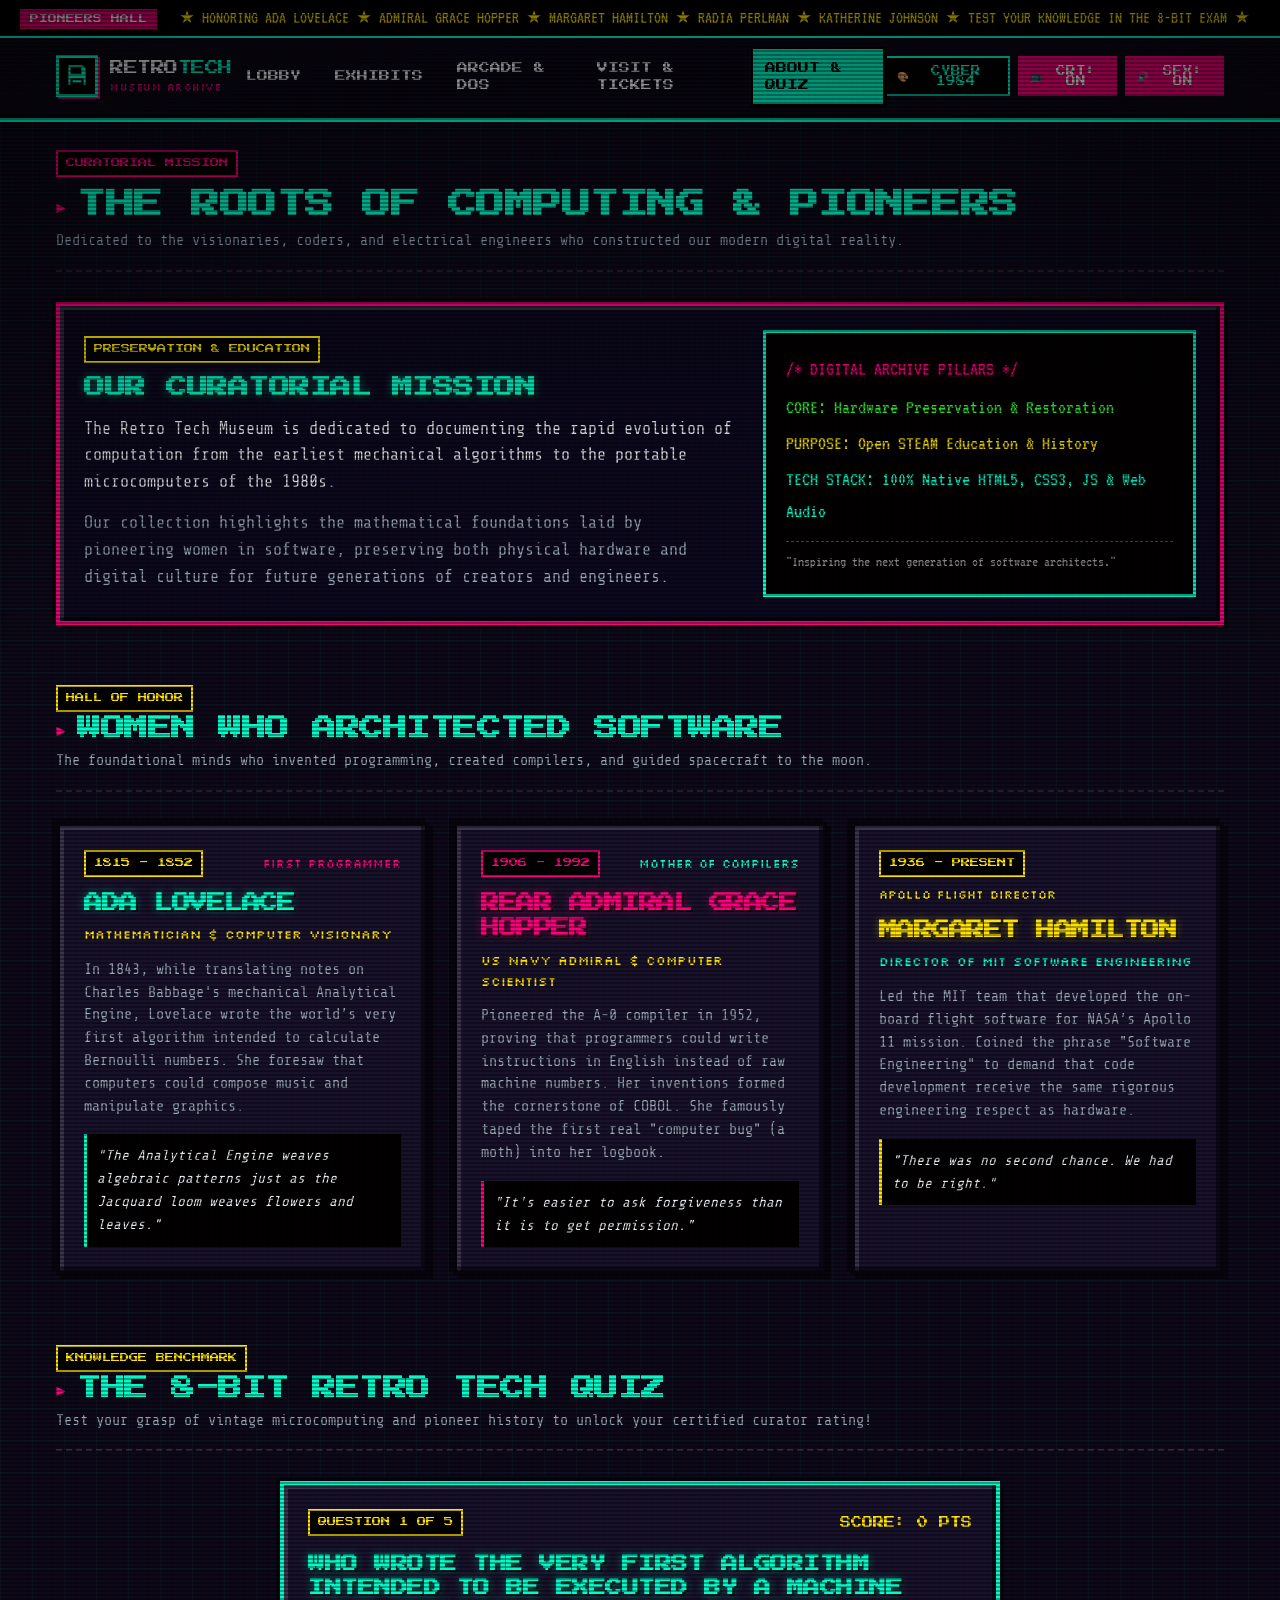
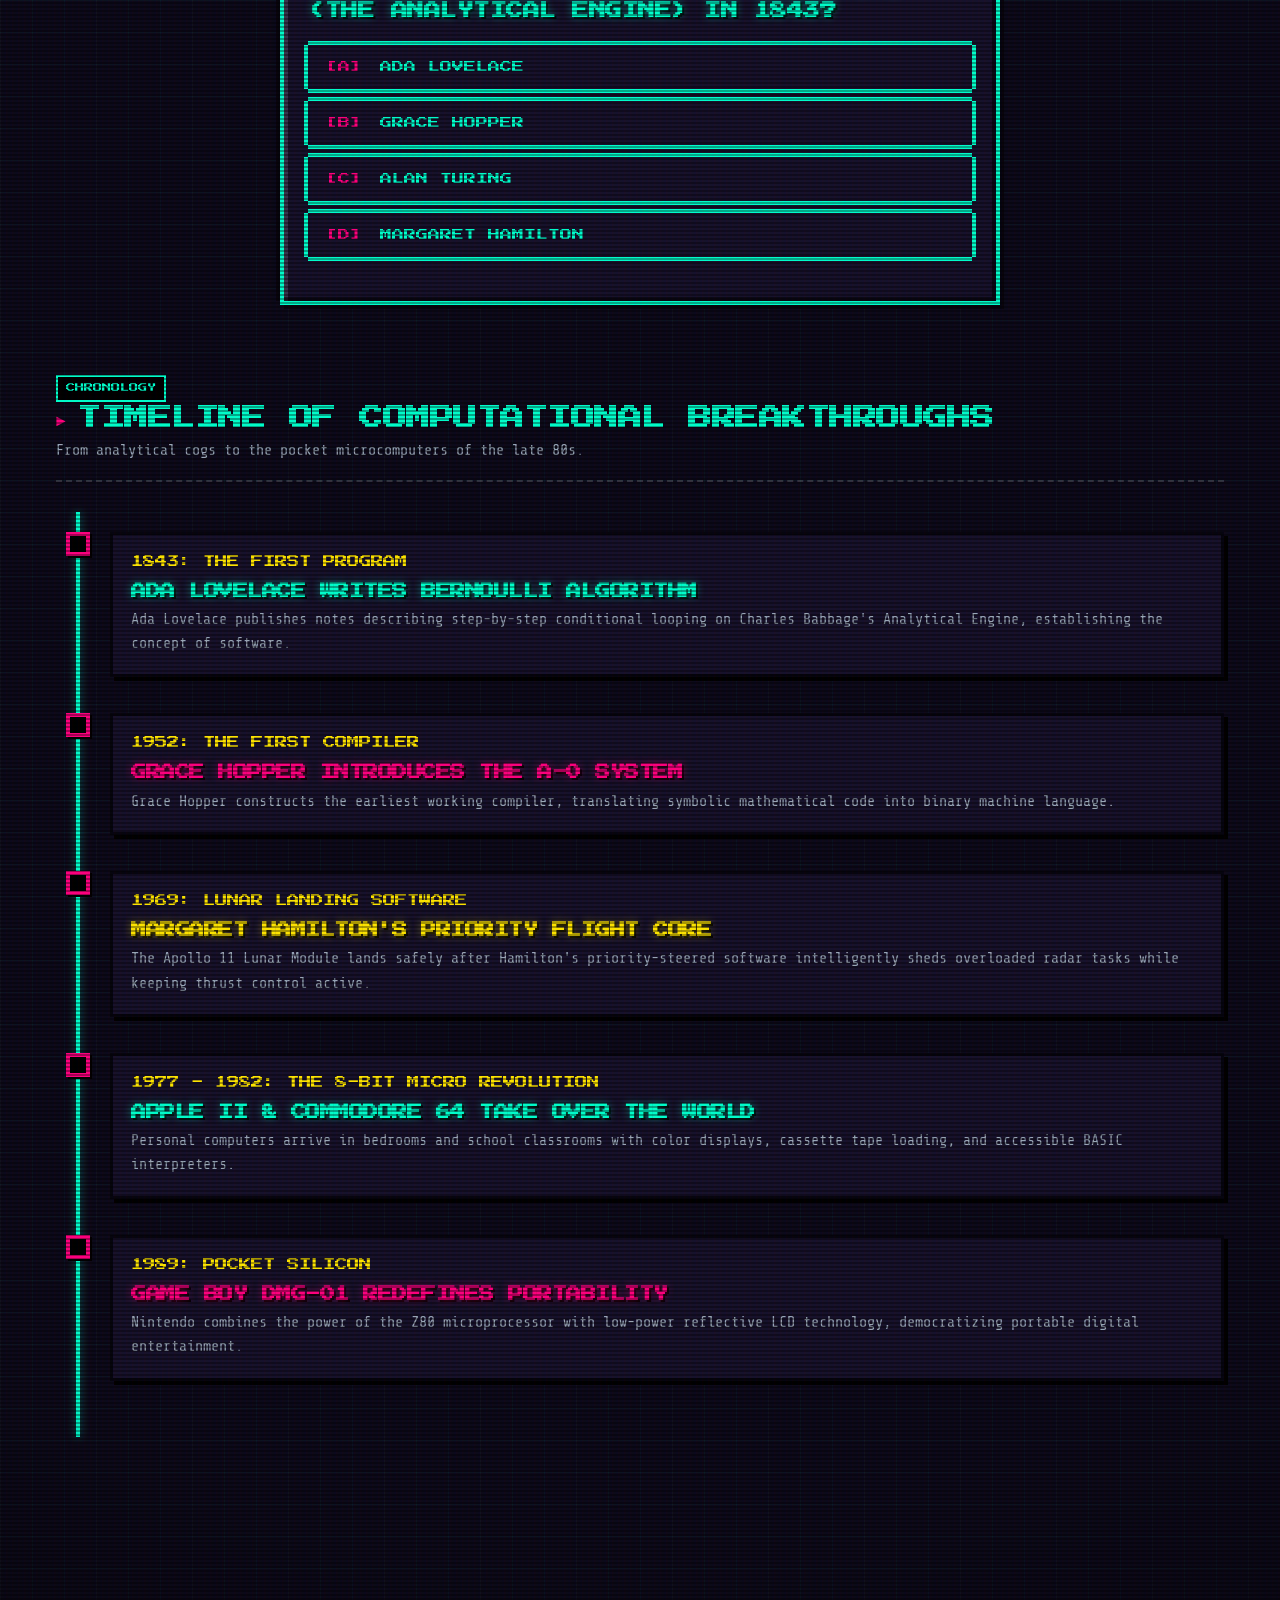
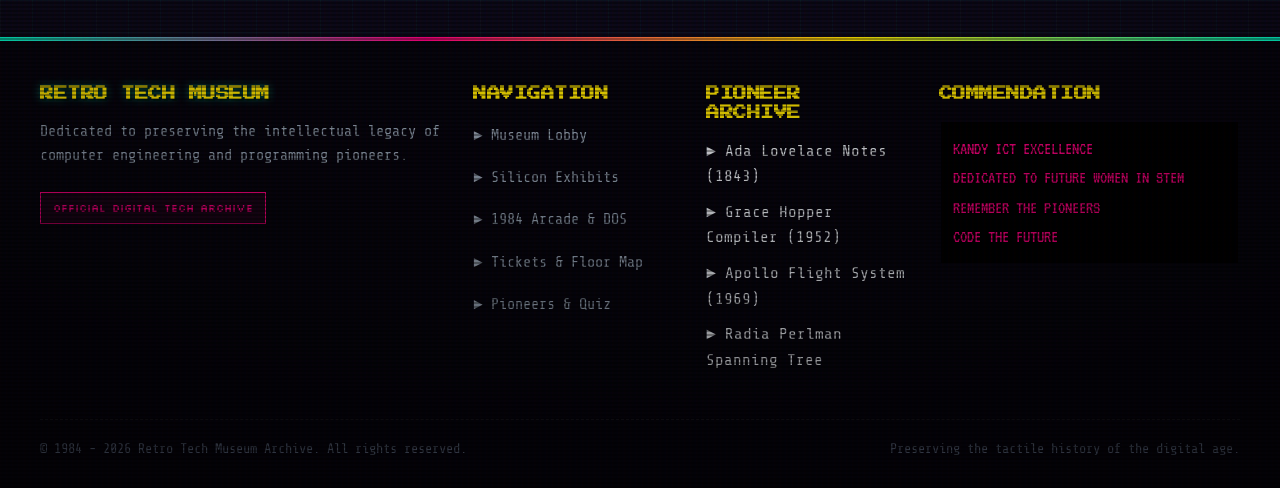
==== commit da49f06f: "ui fix" ====
--- a/about.html
+++ b/about.html
@@ -47,13 +47,13 @@
 
       <div class="header-controls">
         <button id="btn-toggle-theme" class="ctrl-btn" title="Cycle Retro Themes">
-          🎨 <span id="current-theme-label">CYBER 1984</span>
+          🎨 <span id="current-theme-label" class="ctrl-label">CYBER 1984</span>
         </button>
         <button id="btn-toggle-crt" class="ctrl-btn active" title="Toggle CRT Scanline">
-          📺 CRT: ON
+          📺 <span class="ctrl-label">CRT: ON</span>
         </button>
         <button id="btn-toggle-sfx" class="ctrl-btn active" title="Toggle Sound Effects">
-          🔊 SFX: ON
+          🔊 <span class="ctrl-label">SFX: ON</span>
         </button>
         <button class="mobile-toggle" aria-label="Toggle navigation menu">
           ☰
@@ -99,7 +99,7 @@
     </section>
 
     <!-- Pioneer Women in Computing Hall of Fame -->
-    <section style="margin-bottom: 70px;">
+    <section id="pioneers" style="margin-bottom: 70px;">
       <div class="section-header">
         <div>
           <span class="pixel-badge pixel-badge-yellow">HALL OF HONOR</span>
@@ -111,7 +111,7 @@
       <div class="exhibits-grid">
         <!-- Pioneer 1: Ada Lovelace -->
         <article class="pixel-box pioneer-card">
-          <div style="display: flex; justify-content: space-between; align-items: center; margin-bottom: 14px;">
+          <div class="pioneer-header">
             <span class="pixel-badge pixel-badge-yellow">1815 - 1852</span>
             <span style="font-family: var(--font-pixel-condensed); font-size: 0.75rem; color: var(--secondary);">FIRST PROGRAMMER</span>
           </div>
@@ -129,7 +129,7 @@
 
         <!-- Pioneer 2: Grace Hopper -->
         <article class="pixel-box pioneer-card">
-          <div style="display: flex; justify-content: space-between; align-items: center; margin-bottom: 14px;">
+          <div class="pioneer-header">
             <span class="pixel-badge pixel-badge-pink">1906 - 1992</span>
             <span style="font-family: var(--font-pixel-condensed); font-size: 0.75rem; color: var(--primary);">MOTHER OF COMPILERS</span>
           </div>
@@ -147,7 +147,7 @@
 
         <!-- Pioneer 3: Margaret Hamilton -->
         <article class="pixel-box pioneer-card">
-          <div style="display: flex; justify-content: space-between; align-items: center; margin-bottom: 14px;">
+          <div class="pioneer-header">
             <span class="pixel-badge pixel-badge-yellow">1936 - PRESENT</span>
             <span style="font-family: var(--font-pixel-condensed); font-size: 0.75rem; color: var(--accent);">APOLLO FLIGHT DIRECTOR</span>
           </div>
--- a/css/style.css
+++ b/css/style.css
@@ -108,6 +108,21 @@
   image-rendering: pixelated;
   image-rendering: -moz-crisp-edges;
   image-rendering: crisp-edges;
+  overflow-x: hidden;
+  max-width: 100%;
+  width: 100%;
+}
+
+/* --- SMOOTH PAGE TRANSITIONS --- */
+@keyframes retroPageFadeIn {
+  from {
+    opacity: 0;
+    transform: translateY(4px);
+  }
+  to {
+    opacity: 1;
+    transform: translateY(0);
+  }
 }
 
 body {
@@ -116,10 +131,25 @@
   font-family: var(--font-tech);
   line-height: 1.6;
   overflow-x: hidden;
+  max-width: 100%;
+  width: 100%;
   position: relative;
   min-height: 100vh;
   cursor: url("data:image/svg+xml,%3Csvg xmlns='http://www.w3.org/2000/svg' width='20' height='20' viewBox='0 0 20 20'%3E%3Cpolygon points='0,0 0,16 5,12 8,19 11,18 8,11 15,11' fill='%2300ffcc' stroke='%23000' stroke-width='1'/%3E%3C/svg%3E"), auto;
-  transition: background-color 0.3s ease, color 0.3s ease;
+  transition: background-color 0.3s ease, color 0.3s ease, opacity 0.18s ease, transform 0.18s ease;
+  animation: retroPageFadeIn 0.3s cubic-bezier(0.16, 1, 0.3, 1) forwards;
+}
+
+body.page-transitioning {
+  opacity: 0 !important;
+  transform: translateY(-4px) !important;
+  pointer-events: none !important;
+}
+
+/* Media Elements Safety Reset */
+img, svg, canvas, video, iframe {
+  max-width: 100%;
+  height: auto;
 }
 
 a, button, input, select, textarea {
@@ -153,13 +183,16 @@
   position: fixed;
   bottom: 0;
   left: 0;
-  width: 100%;
+  right: 0;
+  width: 100%;
+  max-width: 100%;
   height: 220px;
   background: linear-gradient(180deg, transparent 0%, rgba(255, 0, 127, 0.08) 70%, rgba(0, 255, 204, 0.12) 100%);
   pointer-events: none;
   z-index: -1;
   transform: perspective(300px) rotateX(45deg);
   transform-origin: bottom center;
+  overflow: hidden;
 }
 
 /* --- CRT SCANLINES & SCREEN EFFECT (TOGGLEABLE) --- */
@@ -167,8 +200,10 @@
   position: fixed;
   top: 0;
   left: 0;
-  width: 100vw;
-  height: 100vh;
+  right: 0;
+  bottom: 0;
+  width: 100%;
+  height: 100%;
   pointer-events: none;
   z-index: 99999;
   background: 
@@ -210,14 +245,17 @@
   position: fixed;
   top: 0;
   left: 0;
-  width: 100vw;
-  height: 100vh;
+  right: 0;
+  bottom: 0;
+  width: 100%;
+  height: 100%;
   background: #05030a;
   z-index: 999999;
   display: flex;
   align-items: center;
   justify-content: center;
-  padding: 20px;
+  padding: 16px;
+  box-sizing: border-box;
   transition: opacity 0.45s cubic-bezier(0.16, 1, 0.3, 1), visibility 0.45s ease;
 }
 
@@ -703,6 +741,9 @@
   white-space: nowrap;
   display: flex;
   align-items: center;
+  width: 100%;
+  max-width: 100%;
+  box-sizing: border-box;
 }
 
 .ticker-tag {
@@ -720,6 +761,7 @@
   display: inline-block;
   animation: tickerScroll 30s linear infinite;
   padding-left: 20px;
+  max-width: 100%;
 }
 
 @keyframes tickerScroll {
@@ -732,6 +774,9 @@
   max-width: var(--container-max);
   margin: 0 auto;
   padding: 32px 16px 80px;
+  width: 100%;
+  box-sizing: border-box;
+  overflow-x: clip;
 }
 
 /* --- HERO SECTION (INDEX) --- */
@@ -1136,6 +1181,74 @@
   flex-wrap: wrap;
 }
 
+/* --- WOMEN COMPUTING PIONEERS (SPECIAL TRIBUTE WING) --- */
+.pioneer-highlight-section {
+  margin: 50px 0;
+  background: #140d25;
+  border-color: var(--secondary);
+}
+
+.pioneer-highlight-grid {
+  display: grid;
+  grid-template-columns: 1.2fr 0.8fr;
+  gap: 30px;
+  align-items: center;
+  width: 100%;
+}
+
+.pioneer-content-col {
+  min-width: 0;
+}
+
+.pioneer-title {
+  font-size: clamp(1.2rem, 3vw, 1.6rem);
+  margin-bottom: 14px;
+  line-height: 1.3;
+}
+
+.pioneer-desc {
+  font-family: var(--font-tech);
+  font-size: 1.05rem;
+  line-height: 1.6;
+  margin-bottom: 20px;
+  color: var(--text-main);
+}
+
+.pioneer-btn {
+  display: inline-flex;
+  align-items: center;
+  justify-content: center;
+}
+
+.pioneer-terminal-card {
+  background: #000;
+  border: 3px solid var(--secondary);
+  box-shadow: 4px 4px 0 0 #000;
+  padding: 18px;
+  font-family: var(--font-terminal);
+  font-size: 1.2rem;
+  color: #ff007f;
+  word-break: break-word;
+  max-width: 100%;
+  box-sizing: border-box;
+}
+
+.pioneer-card {
+  display: flex;
+  flex-direction: column;
+  height: 100%;
+  box-sizing: border-box;
+}
+
+.pioneer-header {
+  display: flex;
+  justify-content: space-between;
+  align-items: center;
+  margin-bottom: 14px;
+  flex-wrap: wrap;
+  gap: 8px;
+}
+
 /* --- TIMELINE COMPONENT --- */
 .timeline-track {
   position: relative;
@@ -1228,7 +1341,7 @@
 .dos-terminal-window {
   background: #000;
   border: 4px solid #444;
-  box-shadow: 6px 6px 0 0 #000;
+  box-shadow: 4px 4px 0 0 #000;
   color: #33ff33;
   font-family: var(--font-terminal);
   padding: 16px;
@@ -1236,6 +1349,9 @@
   display: flex;
   flex-direction: column;
   width: 100%;
+  max-width: 100%;
+  box-sizing: border-box;
+  overflow: hidden;
 }
 
 .terminal-header {
@@ -1253,10 +1369,22 @@
 .terminal-body {
   flex-grow: 1;
   overflow-y: auto;
+  overflow-x: hidden;
   max-height: 340px;
   font-size: 1.25rem;
   line-height: 1.4;
   word-break: break-word;
+  overflow-wrap: break-word;
+  max-width: 100%;
+}
+
+.terminal-body pre {
+  white-space: pre-wrap !important;
+  word-break: break-word !important;
+  overflow-wrap: break-word !important;
+  max-width: 100% !important;
+  font-family: var(--font-terminal) !important;
+  margin: 4px 0;
 }
 
 .terminal-prompt-line {
@@ -1264,6 +1392,8 @@
   align-items: center;
   gap: 8px;
   margin-top: 10px;
+  width: 100%;
+  min-width: 0;
 }
 
 .terminal-input {
@@ -1273,6 +1403,8 @@
   font-family: var(--font-terminal);
   font-size: 1.25rem;
   width: 100%;
+  min-width: 0;
+  flex: 1;
   outline: none;
   padding: 4px 0;
 }
@@ -1351,10 +1483,13 @@
   position: relative;
   background: #07050e;
   border: 4px solid var(--primary);
-  box-shadow: 6px 6px 0 0 #000;
+  box-shadow: 4px 4px 0 0 #000;
   padding: 16px;
   overflow-x: auto;
   -webkit-overflow-scrolling: touch;
+  max-width: 100%;
+  width: 100%;
+  box-sizing: border-box;
 }
 
 .floor-grid-visual {
@@ -1649,27 +1784,51 @@
 /* Mobile Screens (<= 768px) */
 @media (max-width: 768px) {
   :root {
-    --nav-height: 68px;
+    --nav-height: 62px;
+  }
+
+  /* Prevent page container from overflowing on small phones */
+  .page-container {
+    padding: 18px 10px 50px;
+    width: 100%;
+    box-sizing: border-box;
+    overflow-x: clip;
   }
 
   .nav-container {
-    padding: 0 12px;
-  }
-
-  /* Compact controls in mobile header */
+    padding: 0 10px;
+  }
+
+  /* Compact icon-only controls in mobile header to guarantee NO side-scroll */
+  .header-controls {
+    gap: 5px;
+  }
+
   .header-controls .ctrl-btn {
     padding: 6px 8px;
-    font-size: 0.55rem;
-  }
-
+    font-size: 0.9rem;
+    min-width: 34px;
+    height: 34px;
+    min-height: 34px;
+    display: flex;
+    align-items: center;
+    justify-content: center;
+  }
+
+  .header-controls .ctrl-btn .ctrl-label,
   #btn-toggle-theme span {
-    display: none; /* Icon only on mobile header */
+    display: none !important; /* Hide text on mobile header, icons remain */
   }
 
   .mobile-toggle {
     display: flex;
     align-items: center;
     justify-content: center;
+    min-width: 34px;
+    height: 34px;
+    min-height: 34px;
+    padding: 4px 8px;
+    font-size: 1.15rem;
   }
 
   /* Mobile Drawer Navigation */
@@ -1678,16 +1837,19 @@
     top: var(--nav-height);
     left: 0;
     width: 100%;
+    max-width: 100%;
+    box-sizing: border-box;
     height: calc(100vh - var(--nav-height));
     background: rgba(13, 10, 26, 0.98);
     backdrop-filter: blur(12px);
     border-bottom: 4px solid var(--primary);
     flex-direction: column;
-    padding: 24px 20px;
-    gap: 12px;
+    padding: 20px 16px;
+    gap: 10px;
     display: none;
     box-shadow: 0 16px 30px rgba(0,0,0,0.95);
     overflow-y: auto;
+    overflow-x: hidden;
     z-index: 999;
   }
 
@@ -1703,9 +1865,10 @@
     width: 100%;
     text-align: center;
     font-size: 0.8rem;
-    padding: 14px;
+    padding: 12px;
     background: #000;
     border: 2px solid var(--border-dark);
+    box-sizing: border-box;
   }
 
   .nav-item a.active {
@@ -1725,9 +1888,26 @@
     border-top: 2px dashed rgba(255, 255, 255, 0.2);
   }
 
+  /* Compact Pixel Box on Mobile */
+  .pixel-box {
+    padding: 16px 12px;
+    box-sizing: border-box;
+    box-shadow: 
+      -2px -2px 0 0 var(--border-dark),
+      2px 2px 0 0 var(--border-dark),
+      inset -2px -2px 0 0 rgba(0, 0, 0, 0.5),
+      inset 2px 2px 0 0 rgba(255, 255, 255, 0.15);
+  }
+
   /* Hero & Headings */
+  .hero-section {
+    padding: 10px 0 30px;
+    gap: 24px;
+  }
+
   .hero-title {
-    font-size: 1.5rem;
+    font-size: 1.35rem;
+    word-break: break-word;
   }
 
   .hero-actions .pixel-btn {
@@ -1736,26 +1916,50 @@
 
   .exhibits-grid {
     grid-template-columns: 1fr;
+    gap: 18px;
+    width: 100%;
+  }
+
+  /* Exhibit filters bar */
+  .filter-bar {
+    gap: 6px;
+    width: 100%;
+  }
+
+  .filter-pill-btn {
+    font-size: 0.58rem;
+    padding: 7px 10px;
+    flex: 1 1 auto;
+    text-align: center;
+  }
+
+  .search-wrap {
+    width: 100%;
+    min-width: 100%;
+    margin-top: 4px;
   }
 
   .retro-pc-case {
     max-width: 100%;
-    padding: 12px;
+    padding: 10px;
+    box-sizing: border-box;
   }
 
   .retro-screen-bezel {
+    padding: 8px;
+  }
+
+  .retro-screen-inner {
+    font-size: 1rem;
+    min-height: 180px;
     padding: 10px;
-  }
-
-  .retro-screen-inner {
-    font-size: 1.05rem;
-    min-height: 200px;
   }
 
   /* Audio deck stack */
   .retro-audio-deck {
     flex-direction: column;
     align-items: flex-start;
+    padding: 14px 12px;
   }
   .audio-controls {
     width: 100%;
@@ -1767,14 +1971,66 @@
   /* Arcade Controls Deck - Handheld Layout */
   .arcade-controls-pad {
     flex-direction: column;
-    gap: 12px;
+    gap: 10px;
+    padding: 10px 8px;
+    box-sizing: border-box;
   }
   .dpad-btn-group {
     width: 100%;
     justify-content: space-between;
+    gap: 6px;
   }
   .dpad-btn-group .pixel-btn {
     flex: 1;
+    padding: 10px 4px;
+    font-size: clamp(0.52rem, 2.6vw, 0.65rem);
+    white-space: nowrap;
+    text-align: center;
+  }
+
+  /* DOS Simulator Terminal on Mobile */
+  .dos-terminal-window {
+    padding: 12px 10px;
+    min-height: 280px;
+  }
+  .terminal-header {
+    font-size: 0.95rem;
+  }
+  .terminal-body {
+    font-size: 1.05rem;
+    max-height: 260px;
+  }
+  .terminal-prompt-line {
+    font-size: 1.05rem;
+  }
+  .terminal-input {
+    font-size: 1.05rem;
+  }
+
+  /* Ticket Generator Preview */
+  .ticket-preview-box {
+    padding: 12px 8px;
+  }
+
+  /* Floor map on mobile */
+  .floor-map-wrapper {
+    padding: 10px 8px;
+  }
+
+  /* Timeline on mobile */
+  .timeline-track::before {
+    left: 14px;
+  }
+  .timeline-marker {
+    left: 4px;
+    width: 20px;
+    height: 20px;
+  }
+  .timeline-item {
+    padding-left: 38px;
+    margin-bottom: 22px;
+  }
+  .timeline-content {
     padding: 12px 10px;
   }
 
@@ -1784,9 +2040,13 @@
   }
 
   /* Footer on mobile */
+  .retro-footer {
+    padding: 30px 12px 20px;
+  }
+
   .footer-container {
     grid-template-columns: 1fr;
-    gap: 28px;
+    gap: 24px;
   }
 
   .footer-bottom {
@@ -1796,30 +2056,121 @@
 
   /* Toast notification on mobile */
   #retro-toast-container {
-    bottom: 12px;
-    right: 12px;
-    left: 12px;
+    bottom: 10px;
+    right: 10px;
+    left: 10px;
   }
   .retro-toast {
     max-width: 100%;
   }
+
+  /* Preloader on mobile */
+  .preloader-terminal {
+    padding: 16px 12px;
+  }
+  .preloader-content {
+    font-size: 1.05rem;
+  }
+
+  /* Pioneer Tribute Wing Mobile Layout */
+  .pioneer-highlight-section {
+    margin: 30px 0;
+    padding: 18px 12px;
+  }
+
+  .pioneer-highlight-grid {
+    grid-template-columns: 1fr;
+    gap: 20px;
+  }
+
+  .pioneer-title {
+    font-size: 1.25rem;
+  }
+
+  .pioneer-desc {
+    font-size: 0.95rem;
+    margin-bottom: 16px;
+  }
+
+  .pioneer-btn {
+    width: 100%;
+    text-align: center;
+    justify-content: center;
+    font-size: clamp(0.6rem, 2.8vw, 0.72rem);
+    padding: 12px 10px;
+    box-sizing: border-box;
+    white-space: nowrap;
+  }
+
+  .pioneer-terminal-card {
+    padding: 14px 12px;
+    font-size: 1.05rem;
+  }
 }
 
 /* Very Small Phones (<= 420px) */
 @media (max-width: 420px) {
+  .nav-container {
+    padding: 0 8px;
+  }
+  .retro-logo {
+    gap: 6px;
+  }
+  .logo-icon {
+    width: 32px;
+    height: 32px;
+  }
   .logo-title {
-    font-size: 0.78rem;
+    font-size: 0.74rem;
   }
   .logo-subtitle {
     display: none;
   }
+  .header-controls {
+    gap: 3px;
+  }
+  .header-controls .ctrl-btn {
+    padding: 4px 6px;
+    min-width: 30px;
+    height: 30px;
+    min-height: 30px;
+    font-size: 0.8rem;
+  }
+  .mobile-toggle {
+    min-width: 30px;
+    height: 30px;
+    min-height: 30px;
+    padding: 2px 6px;
+    font-size: 1.05rem;
+  }
   .museum-stats-strip {
     grid-template-columns: 1fr;
+    gap: 10px;
   }
   .stat-card {
-    padding: 14px 8px;
+    padding: 12px 6px;
   }
   .stat-value {
-    font-size: 1.5rem;
-  }
-}
+    font-size: 1.35rem;
+  }
+  .hero-title {
+    font-size: 1.2rem;
+  }
+  .section-title {
+    font-size: 1rem;
+  }
+  .pixel-box {
+    padding: 12px 8px;
+  }
+  .pioneer-title {
+    font-size: 1.12rem;
+  }
+  .pioneer-terminal-card {
+    padding: 12px 8px;
+    font-size: 0.95rem;
+  }
+  .pioneer-btn {
+    font-size: 0.58rem;
+    padding: 10px 4px;
+  }
+}
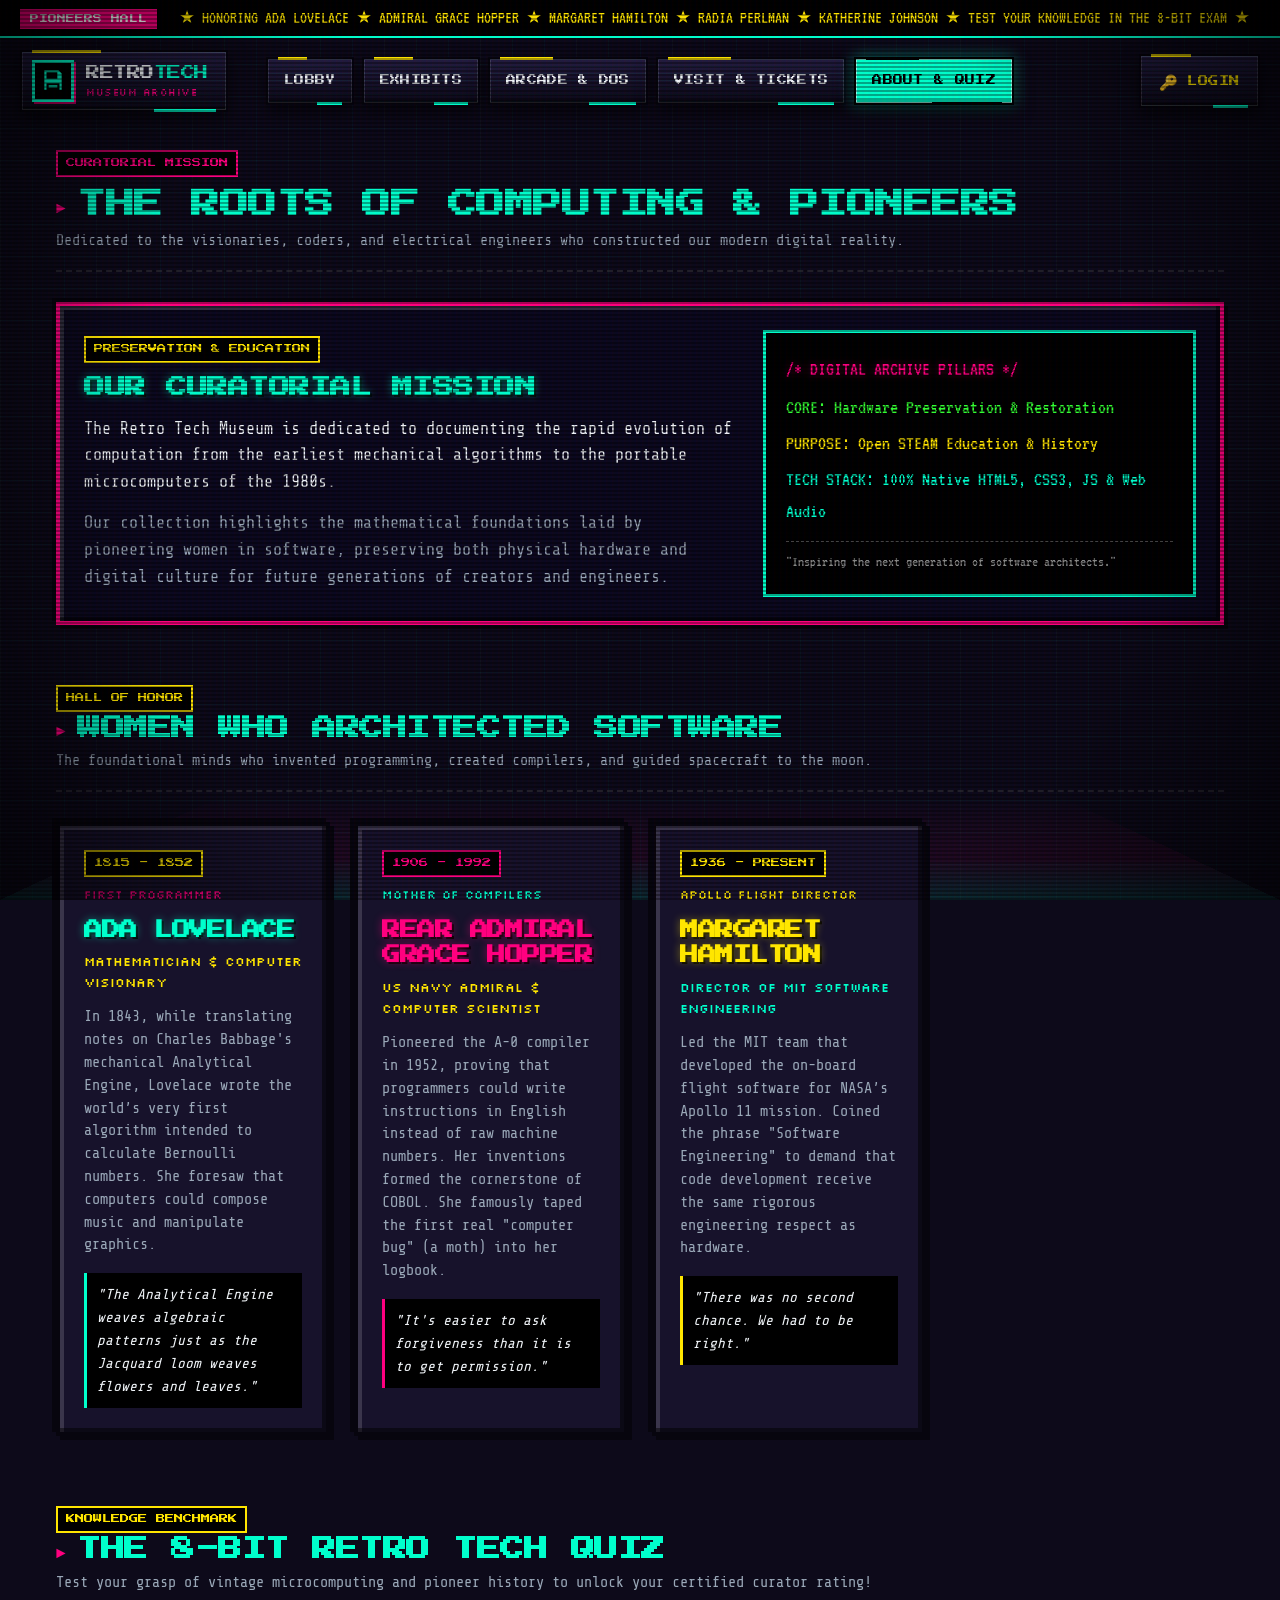
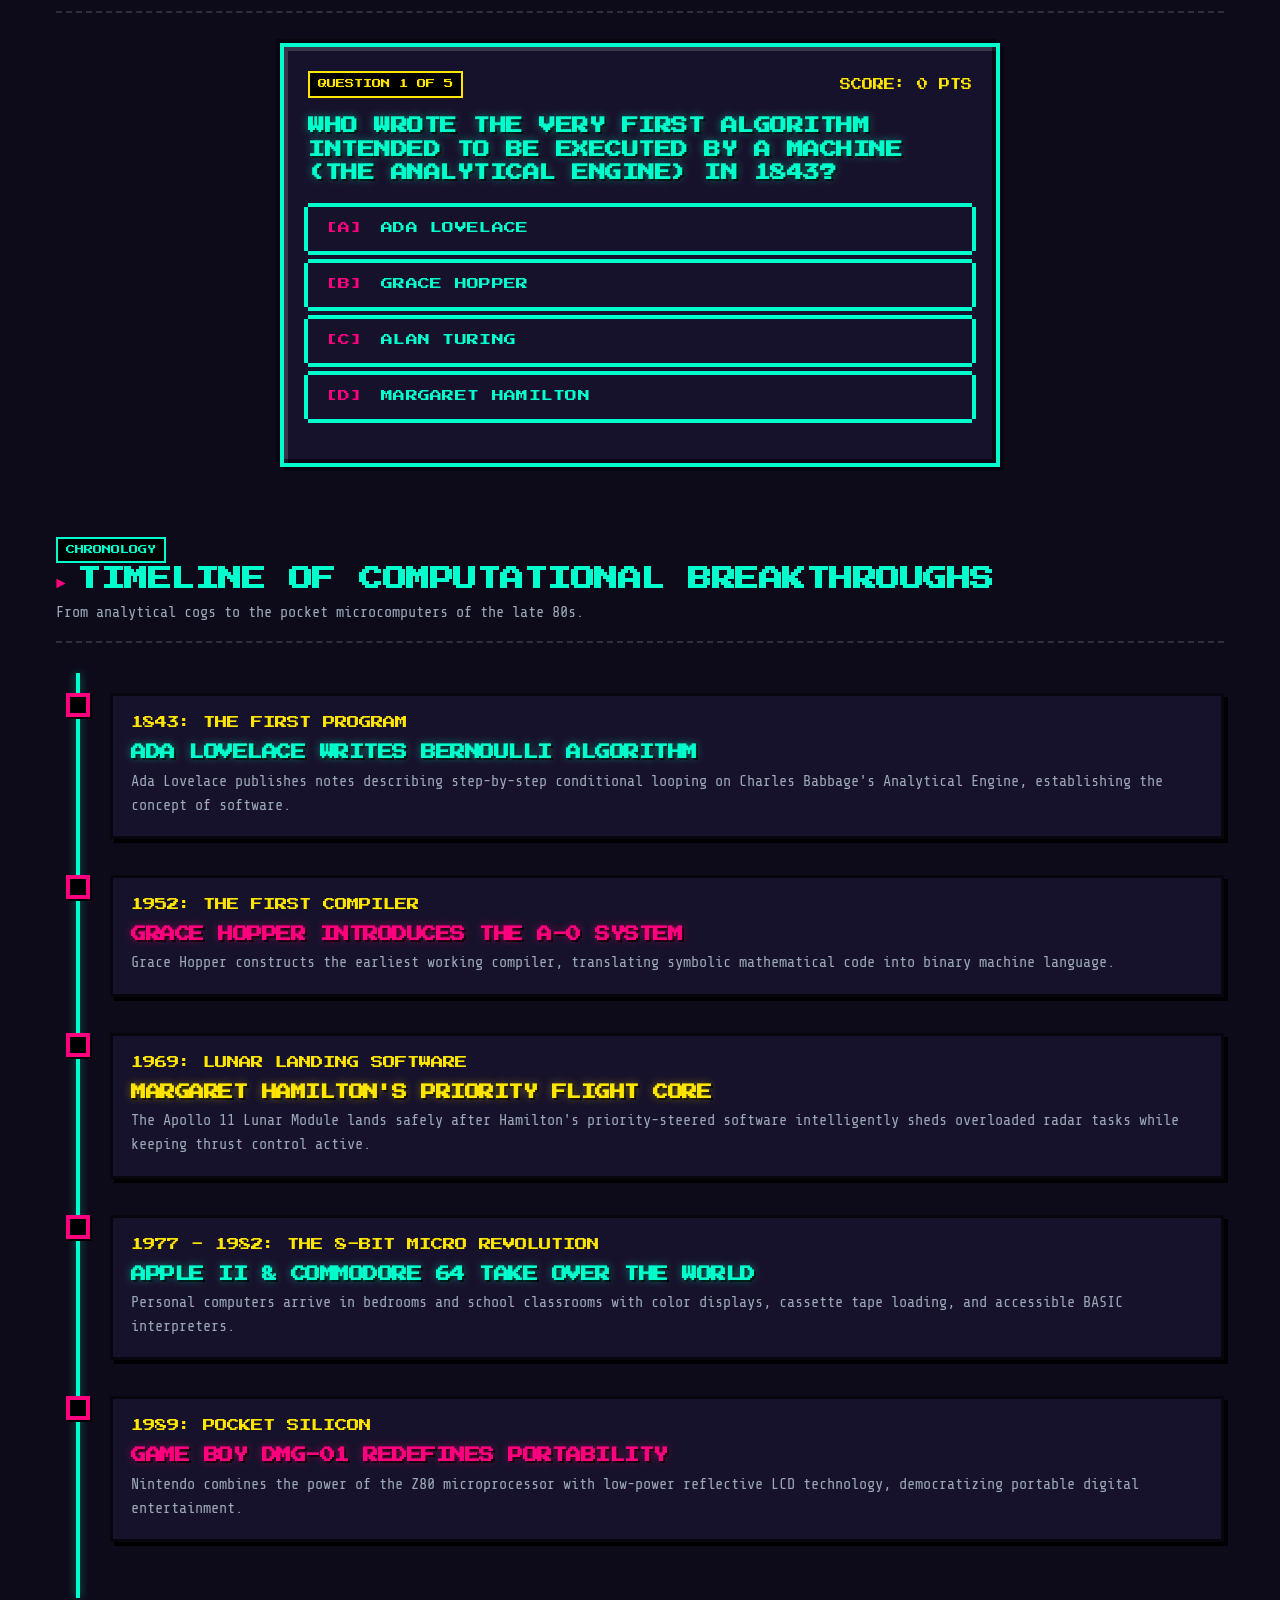
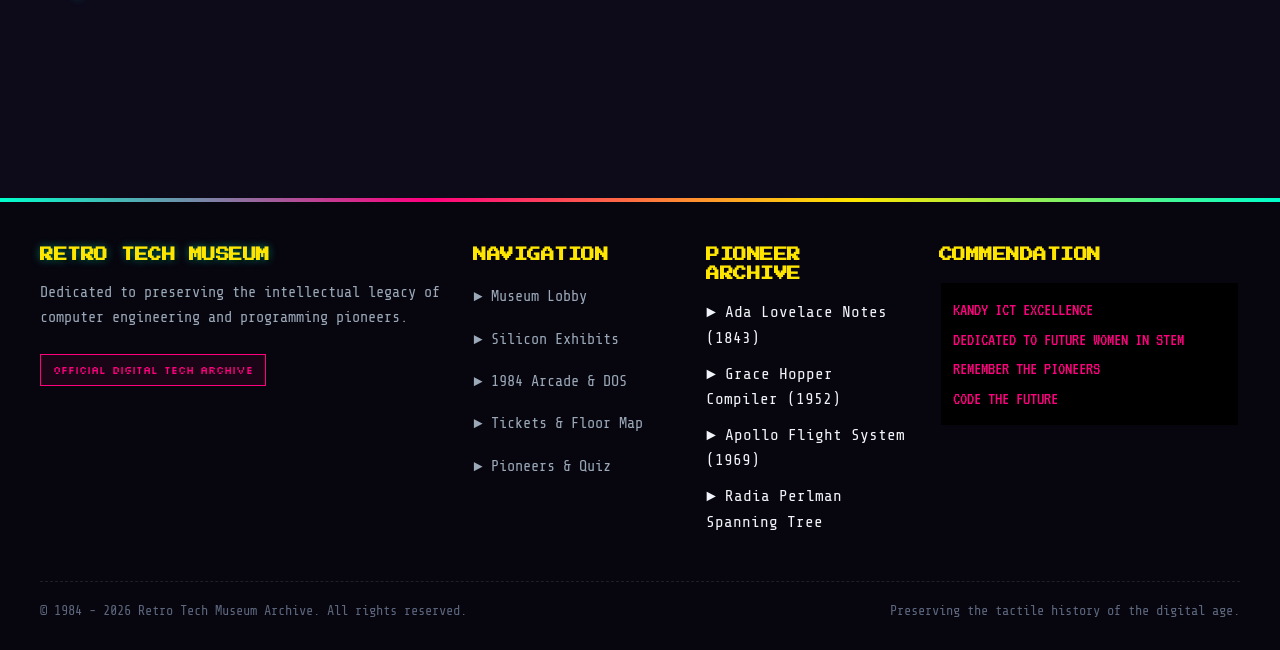
==== commit 8d823b1f: "big update with login system" ====
--- a/about.html
+++ b/about.html
@@ -46,15 +46,9 @@
       </nav>
 
       <div class="header-controls">
-        <button id="btn-toggle-theme" class="ctrl-btn" title="Cycle Retro Themes">
-          🎨 <span id="current-theme-label" class="ctrl-label">CYBER 1984</span>
-        </button>
-        <button id="btn-toggle-crt" class="ctrl-btn active" title="Toggle CRT Scanline">
-          📺 <span class="ctrl-label">CRT: ON</span>
-        </button>
-        <button id="btn-toggle-sfx" class="ctrl-btn active" title="Toggle Sound Effects">
-          🔊 <span class="ctrl-label">SFX: ON</span>
-        </button>
+        <div id="header-user-auth" class="header-auth-container">
+          <!-- Populated dynamically by js/auth.js -->
+        </div>
         <button class="mobile-toggle" aria-label="Toggle navigation menu">
           ☰
         </button>
@@ -74,7 +68,7 @@
 
     <!-- Museum Origin & Curatorial Mission -->
     <section class="pixel-box" style="margin-bottom: 60px; background: #0c091f; border-color: var(--secondary);">
-      <div style="display: grid; grid-template-columns: 1.2fr 0.8fr; gap: 30px; align-items: center;">
+      <div class="mission-grid">
         <div>
           <span class="pixel-badge pixel-badge-yellow" style="margin-bottom: 10px;">PRESERVATION & EDUCATION</span>
           <h2 class="glow-text-cyan" style="font-size: 1.3rem; margin-bottom: 14px;">OUR CURATORIAL MISSION</h2>
@@ -299,6 +293,7 @@
   </footer>
 
   <script src="js/audio.js"></script>
+  <script src="js/auth.js"></script>
   <script src="js/common.js"></script>
   <script src="js/about.js"></script>
 </body>
--- a/css/style.css
+++ b/css/style.css
@@ -117,11 +117,9 @@
 @keyframes retroPageFadeIn {
   from {
     opacity: 0;
-    transform: translateY(4px);
   }
   to {
     opacity: 1;
-    transform: translateY(0);
   }
 }
 
@@ -130,24 +128,20 @@
   color: var(--text-main);
   font-family: var(--font-tech);
   line-height: 1.6;
-  overflow-x: hidden;
-  max-width: 100%;
-  width: 100%;
-  position: relative;
+  overflow-x: clip;
   min-height: 100vh;
   cursor: url("data:image/svg+xml,%3Csvg xmlns='http://www.w3.org/2000/svg' width='20' height='20' viewBox='0 0 20 20'%3E%3Cpolygon points='0,0 0,16 5,12 8,19 11,18 8,11 15,11' fill='%2300ffcc' stroke='%23000' stroke-width='1'/%3E%3C/svg%3E"), auto;
-  transition: background-color 0.3s ease, color 0.3s ease, opacity 0.18s ease, transform 0.18s ease;
-  animation: retroPageFadeIn 0.3s cubic-bezier(0.16, 1, 0.3, 1) forwards;
+  transition: background-color 0.3s ease, color 0.3s ease, opacity 0.18s ease;
+  animation: retroPageFadeIn 0.3s ease;
 }
 
 body.page-transitioning {
   opacity: 0 !important;
-  transform: translateY(-4px) !important;
   pointer-events: none !important;
 }
 
 /* Media Elements Safety Reset */
-img, svg, canvas, video, iframe {
+img, video, iframe {
   max-width: 100%;
   height: auto;
 }
@@ -729,6 +723,435 @@
   touch-action: manipulation;
 }
 
+/* ==========================================================================
+   UI POLISH LAYER - Header, Navigation, Buttons & Controls
+   ========================================================================== */
+
+/* Header: layered gradient + animated neon edge */
+.retro-header {
+  background:
+    linear-gradient(180deg, rgba(23, 18, 43, 0.97) 0%, rgba(13, 10, 26, 0.96) 100%);
+  border-bottom: 3px solid var(--border-dark);
+  box-shadow: 0 3px 0 0 var(--primary), 0 8px 22px rgba(0, 0, 0, 0.55);
+}
+
+.retro-header::after {
+  content: "";
+  position: absolute;
+  left: 0;
+  right: 0;
+  bottom: -6px;
+  height: 3px;
+  background: linear-gradient(90deg, transparent, var(--secondary), var(--accent), var(--primary), transparent);
+  background-size: 200% 100%;
+  opacity: 0.85;
+  animation: headerNeonSlide 6s linear infinite;
+  pointer-events: none;
+}
+
+@keyframes headerNeonSlide {
+  0% { background-position: 0% 0; }
+  100% { background-position: 200% 0; }
+}
+
+/* Logo micro-interaction */
+.retro-logo .logo-icon {
+  transition: transform 0.2s ease, box-shadow 0.2s ease;
+}
+.retro-logo:hover .logo-icon {
+  transform: rotate(-6deg) scale(1.06);
+  box-shadow: 3px 3px 0 0 var(--secondary), 0 0 14px var(--primary-glow);
+}
+.retro-logo:focus-visible {
+  outline: 3px solid var(--accent);
+  outline-offset: 4px;
+}
+
+/* Nav links: sliding underline indicator */
+.nav-item a {
+  white-space: nowrap;
+  overflow: hidden;
+}
+.nav-item a::after {
+  content: "";
+  position: absolute;
+  left: 12%;
+  right: 12%;
+  bottom: 3px;
+  height: 2px;
+  background: var(--secondary);
+  transform: scaleX(0);
+  transform-origin: left;
+  transition: transform 0.25s ease;
+}
+.nav-item a:hover {
+  transform: none;
+  box-shadow: 0 0 10px var(--primary-glow);
+}
+.nav-item a:hover::after {
+  transform: scaleX(1);
+}
+.nav-item a.active {
+  box-shadow: 2px 2px 0 0 #000, 0 0 14px var(--primary-glow);
+}
+.nav-item a.active::after {
+  background: #000;
+  transform: scaleX(1);
+}
+.nav-item a:focus-visible {
+  outline: 3px solid var(--accent);
+  outline-offset: 2px;
+}
+
+/* Header control buttons */
+.ctrl-btn {
+  position: relative;
+  white-space: nowrap;
+  box-shadow: 2px 2px 0 0 #000;
+  transition: background 0.15s ease, color 0.15s ease, transform 0.12s ease, box-shadow 0.15s ease;
+}
+.ctrl-btn:hover {
+  box-shadow: 2px 2px 0 0 #000, 0 0 12px var(--primary-glow);
+}
+.ctrl-btn:active {
+  transform: translate(2px, 2px);
+  box-shadow: 0 0 0 0 #000;
+}
+.ctrl-btn.active {
+  box-shadow: 2px 2px 0 0 #000, 0 0 10px var(--secondary-glow);
+}
+.ctrl-btn:focus-visible,
+.mobile-toggle:focus-visible {
+  outline: 3px solid var(--accent);
+  outline-offset: 2px;
+}
+.mobile-toggle {
+  box-shadow: 2px 2px 0 0 #000;
+  transition: background 0.15s ease, color 0.15s ease, transform 0.12s ease;
+}
+.mobile-toggle:hover {
+  background: var(--primary);
+  color: #000;
+}
+.mobile-toggle:active {
+  transform: translate(2px, 2px);
+  box-shadow: none;
+}
+
+/* Pixel buttons: shine sweep, lift & press depth */
+.pixel-btn {
+  overflow: hidden;
+  line-height: 1.3;
+  text-align: center;
+  letter-spacing: 0.3px;
+  transition: background-color 0.15s ease, color 0.15s ease, transform 0.12s ease, box-shadow 0.15s ease;
+}
+.pixel-btn::after {
+  content: "";
+  position: absolute;
+  top: 0;
+  left: -70%;
+  width: 45%;
+  height: 100%;
+  background: linear-gradient(100deg, transparent, rgba(255, 255, 255, 0.45), transparent);
+  transform: skewX(-20deg);
+  pointer-events: none;
+  transition: left 0.5s ease;
+}
+.pixel-btn:focus-visible {
+  outline: 3px solid var(--accent);
+  outline-offset: 5px;
+}
+.pixel-btn:active {
+  transform: translateY(3px);
+}
+.pixel-btn:disabled,
+.pixel-btn[disabled] {
+  opacity: 0.5;
+  cursor: not-allowed;
+  filter: grayscale(0.6);
+  transform: none;
+}
+
+/* Hover lift/shine only on devices that truly hover (avoids sticky hover on phones) */
+@media (hover: hover) and (pointer: fine) {
+  .pixel-btn:hover {
+    transform: translateY(-2px);
+  }
+  .pixel-btn:hover::after {
+    left: 120%;
+  }
+  .pixel-btn:active {
+    transform: translateY(2px);
+  }
+  .filter-pill-btn:hover {
+    transform: translateY(-2px);
+  }
+}
+
+/* Filter pills & misc controls */
+.filter-pill-btn {
+  box-shadow: 2px 2px 0 0 #000;
+  transition: background 0.15s ease, color 0.15s ease, transform 0.12s ease, box-shadow 0.15s ease;
+  min-height: 40px;
+}
+.filter-pill-btn:active {
+  transform: translate(2px, 2px);
+  box-shadow: none;
+}
+.filter-pill-btn:focus-visible {
+  outline: 3px solid var(--accent);
+  outline-offset: 2px;
+}
+
+#btn-back-to-top {
+  box-shadow: 0 0 0 3px #000, 0 6px 16px rgba(0, 0, 0, 0.6);
+}
+
+@media (prefers-reduced-motion: reduce) {
+  .retro-header::after,
+  .pixel-btn::after {
+    animation: none;
+    transition: none;
+  }
+  .pixel-btn,
+  .ctrl-btn,
+  .nav-item a {
+    transition: none;
+  }
+}
+
+/* ==========================================================================
+   FLOATING ISLAND HEADER (Desktop & Tablet)
+   Logo (left) | Segmented centered menu | Controls (right) - separate floating panels
+   ========================================================================== */
+@keyframes headerFloat {
+  0%, 100% { transform: translateY(0); }
+  50% { transform: translateY(-3px); }
+}
+
+@media (min-width: 769px) {
+  .retro-header {
+    background: none;
+    border-bottom: 0;
+    box-shadow: none;
+    backdrop-filter: none;
+    -webkit-backdrop-filter: none;
+    padding: 12px 0 6px;
+    pointer-events: none; /* gaps between islands stay click-through */
+  }
+  .retro-header::after {
+    display: none;
+  }
+
+  .nav-container {
+    display: grid;
+    grid-template-columns: 1fr auto 1fr;
+    grid-template-areas: "logo nav ctrl";
+    align-items: center;
+    gap: 14px;
+    height: auto;
+    max-width: 1320px;
+    padding: 0 20px;
+    box-sizing: border-box;
+  }
+
+  .retro-logo { grid-area: logo; justify-self: start; }
+  .nav-container > nav { grid-area: nav; justify-self: center; }
+  .header-controls { grid-area: ctrl; justify-self: end; }
+
+  .retro-logo,
+  .nav-menu,
+  .header-controls {
+    pointer-events: auto;
+  }
+
+  /* Shared sci-fi panel look */
+  .retro-logo,
+  .header-controls,
+  .nav-item a {
+    position: relative;
+    background:
+      linear-gradient(rgba(0, 255, 204, 0.05) 1px, transparent 1px) 0 0 / 100% 7px,
+      linear-gradient(180deg, #231c40 0%, #0c0918 100%);
+    border: 2px solid var(--border-dark);
+    box-shadow:
+      inset 0 0 0 1px rgba(255, 255, 255, 0.14),
+      inset 0 -3px 0 rgba(0, 0, 0, 0.45),
+      0 8px 18px rgba(0, 0, 0, 0.55);
+    transition: border-color 0.2s ease, box-shadow 0.2s ease, transform 0.18s ease, background 0.2s ease, color 0.2s ease;
+  }
+
+  /* Accent: gold bar top-left */
+  .retro-logo::before,
+  .header-controls::before,
+  .nav-item a::before {
+    content: "";
+    position: absolute;
+    top: -2px;
+    left: 10px;
+    width: 34%;
+    height: 3px;
+    background: var(--accent);
+    pointer-events: none;
+  }
+  /* Accent: teal bar bottom-right */
+  .retro-logo::after,
+  .header-controls::after,
+  .nav-item a::after {
+    content: "";
+    position: absolute;
+    left: auto;
+    right: 10px;
+    bottom: -2px;
+    width: 30%;
+    height: 3px;
+    background: var(--primary);
+    transform: none;
+    pointer-events: none;
+    transition: width 0.25s ease;
+  }
+
+  /* Logo island */
+  .retro-logo {
+    padding: 8px 18px 8px 10px;
+    animation: headerFloat 6s ease-in-out infinite;
+  }
+
+  /* Nav: centered row of separate segmented panels */
+  .nav-menu {
+    gap: 8px;
+    justify-content: center;
+    animation: headerFloat 6s ease-in-out -2s infinite;
+  }
+  .nav-item a {
+    font-size: 0.62rem;
+    padding: 14px 16px;
+    color: var(--text-main);
+    letter-spacing: 0.3px;
+    overflow: visible;
+  }
+  .nav-item a:hover {
+    transform: translateY(-2px);
+    color: var(--primary);
+    border-color: var(--primary);
+    background:
+      linear-gradient(rgba(0, 255, 204, 0.09) 1px, transparent 1px) 0 0 / 100% 7px,
+      linear-gradient(180deg, #2a2250 0%, #100c22 100%);
+    box-shadow:
+      inset 0 0 0 1px rgba(0, 255, 204, 0.35),
+      inset 0 -3px 0 rgba(0, 0, 0, 0.45),
+      0 8px 18px rgba(0, 0, 0, 0.55),
+      0 0 14px var(--primary-glow);
+  }
+  .nav-item a:hover::after {
+    width: 60%;
+    transform: none;
+  }
+  .nav-item a.active {
+    color: #000;
+    background: var(--primary);
+    border-color: #000;
+    box-shadow:
+      inset 0 0 0 1px rgba(255, 255, 255, 0.55),
+      inset 0 -3px 0 rgba(0, 0, 0, 0.3),
+      0 8px 18px rgba(0, 0, 0, 0.55),
+      0 0 16px var(--primary-glow);
+  }
+  .nav-item a.active::before { background: #000; }
+  .nav-item a.active::after { background: #000; width: 45%; transform: none; }
+
+  /* Right-Side Auth & User Profile Floating Island (Desktop) */
+  .header-controls {
+    display: flex;
+    align-items: center;
+    justify-content: center;
+    padding: 0;
+    animation: headerFloat 6s ease-in-out -4s infinite;
+    position: relative;
+    pointer-events: auto;
+  }
+  .header-controls:hover {
+    transform: translateY(-2px);
+    border-color: var(--accent);
+    box-shadow:
+      inset 0 0 0 1px rgba(255, 230, 0, 0.35),
+      inset 0 -3px 0 rgba(0, 0, 0, 0.45),
+      0 8px 18px rgba(0, 0, 0, 0.55),
+      0 0 14px var(--accent-glow);
+  }
+
+  /* Scrolled state: islands get a touch more depth */
+  .retro-header.is-scrolled .retro-logo,
+  .retro-header.is-scrolled .header-controls,
+  .retro-header.is-scrolled .nav-item a:not(.active) {
+    box-shadow:
+      inset 0 0 0 1px rgba(255, 255, 255, 0.14),
+      inset 0 -3px 0 rgba(0, 0, 0, 0.45),
+      0 12px 26px rgba(0, 0, 0, 0.75);
+  }
+}
+
+/* Laptops & Tablets adjustments for Floating Islands */
+@media (min-width: 769px) and (max-width: 1200px) {
+  .nav-item a { font-size: 0.58rem; padding: 12px 10px; }
+  .logo-subtitle { display: none; }
+  .profile-handle-text { max-width: 90px; }
+}
+
+@media (min-width: 769px) and (max-width: 1024px) {
+  .nav-container {
+    grid-template-columns: 1fr auto;
+    grid-template-areas:
+      "logo ctrl"
+      "nav nav";
+    row-gap: 12px;
+  }
+  .logo-subtitle { display: block; }
+  .nav-container > nav { justify-self: center; width: 100%; }
+  .nav-menu { flex-wrap: wrap; justify-content: center; }
+  .nav-item a { font-size: 0.58rem; padding: 12px 12px; }
+}
+
+
+/* ==========================================================================
+   OVERALL UX: scroll progress, reveal-on-scroll
+   ========================================================================== */
+#scroll-progress {
+  position: fixed;
+  top: 0;
+  left: 0;
+  height: 3px;
+  width: 100%;
+  background: linear-gradient(90deg, var(--secondary), var(--accent), var(--primary));
+  box-shadow: 0 0 10px var(--primary-glow);
+  transform: scaleX(0);
+  transform-origin: left;
+  z-index: 100001;
+  pointer-events: none;
+}
+
+.reveal {
+  opacity: 0;
+  transform: translateY(20px);
+  transition: opacity 0.55s ease, transform 0.55s cubic-bezier(0.16, 1, 0.3, 1), box-shadow 0.2s ease, border-color 0.2s ease;
+}
+.reveal.in {
+  opacity: 1;
+  transform: none;
+}
+
+html {
+  scroll-behavior: smooth;
+  scroll-padding-top: 110px;
+}
+
+@media (prefers-reduced-motion: reduce) {
+  html { scroll-behavior: auto; }
+  .reveal { opacity: 1; transform: none; transition: none; }
+  .retro-logo, .nav-menu, .header-controls { animation: none !important; }
+}
+
 /* Top Ticker Bar */
 .retro-ticker-bar {
   background: #000;
@@ -972,10 +1395,42 @@
   margin-top: 4px;
 }
 
+/* --- EXHIBIT FILTERS & SEARCH BAR --- */
+.filter-bar {
+  display: flex;
+  flex-wrap: wrap;
+  gap: 12px;
+  margin-bottom: 24px;
+  align-items: center;
+}
+
+.filter-pill-btn {
+  font-family: var(--font-pixel);
+  font-size: 0.65rem;
+  padding: 10px 16px;
+  background: #000;
+  border: 2px solid var(--primary);
+  color: var(--primary);
+  cursor: pointer;
+  transition: all 0.15s ease;
+  user-select: none;
+}
+
+.filter-pill-btn:hover, .filter-pill-btn.active {
+  background: var(--primary);
+  color: #000;
+  box-shadow: 0 0 10px var(--primary-glow);
+}
+
+.search-wrap {
+  flex-grow: 1;
+  min-width: 240px;
+}
+
 /* --- EXHIBIT CARDS GRID --- */
 .exhibits-grid {
   display: grid;
-  grid-template-columns: repeat(auto-fill, minmax(290px, 1fr));
+  grid-template-columns: repeat(auto-fill, minmax(260px, 1fr));
   gap: 24px;
 }
 
@@ -1107,9 +1562,15 @@
   width: 100%;
 }
 
+.exhibit-card-actions a:only-child,
+.exhibit-card-actions button:only-child {
+  grid-column: 1 / -1;
+}
+
 .exhibit-card-actions .pixel-btn {
   width: 100%;
   justify-content: center;
+  text-align: center;
 }
 
 /* --- AUDIO PLAYER COMPONENT (CASSETTE / SYNTH) --- */
@@ -1297,7 +1758,44 @@
   margin-bottom: 8px;
 }
 
-/* --- ARCADE GAME CANVAS & TERMINAL --- */
+/* --- ARCADE GAME CABINET & CANVAS --- */
+.arcade-cabinet-wrapper {
+  max-width: 720px;
+  width: 100%;
+  margin: 0 auto 50px;
+  box-sizing: border-box;
+}
+
+.arcade-marquee {
+  background: #ff007f;
+  color: #fff;
+  font-family: var(--font-pixel);
+  text-align: center;
+  padding: 12px;
+  border: 6px solid #000;
+  box-shadow: 0 0 16px var(--secondary-glow);
+  font-size: 1.1rem;
+  letter-spacing: 2px;
+  box-sizing: border-box;
+}
+
+.arcade-controls-pad {
+  display: flex;
+  justify-content: space-between;
+  align-items: center;
+  background: #110e22;
+  border: 4px solid #000;
+  padding: 16px;
+  margin-top: 10px;
+  width: 100%;
+  box-sizing: border-box;
+}
+
+.dpad-btn-group {
+  display: flex;
+  gap: 10px;
+}
+
 .arcade-viewport-frame {
   background: #050409;
   border: 8px solid #201a3d;
@@ -1470,7 +1968,8 @@
 }
 
 #ticketCanvas {
-  max-width: 100%;
+  width: 100%;
+  max-width: 620px;
   aspect-ratio: 620 / 260;
   height: auto;
   box-shadow: 0 8px 24px rgba(0,0,0,0.8);
@@ -1553,12 +2052,13 @@
 /* --- MODAL DIALOG --- */
 .pixel-modal-backdrop {
   position: fixed;
-  top: 0;
-  left: 0;
-  width: 100vw;
-  height: 100vh;
-  background: rgba(0, 0, 0, 0.85);
+  inset: 0;
+  width: 100%;
+  height: 100%;
+  height: 100dvh;
+  background: rgba(0, 0, 0, 0.88);
   backdrop-filter: blur(4px);
+  -webkit-backdrop-filter: blur(4px);
   z-index: 9999;
   display: flex;
   align-items: center;
@@ -1567,6 +2067,9 @@
   opacity: 0;
   pointer-events: none;
   transition: opacity 0.2s ease;
+  overflow-y: auto;
+  -webkit-overflow-scrolling: touch;
+  box-sizing: border-box;
 }
 
 .pixel-modal-backdrop.open {
@@ -1584,11 +2087,14 @@
   max-width: 680px;
   width: 100%;
   max-height: 90vh;
+  max-height: 90dvh;
   overflow-y: auto;
+  -webkit-overflow-scrolling: touch;
   padding: 24px;
   position: relative;
   transform: scale(0.95);
   transition: transform 0.2s ease;
+  box-sizing: border-box;
 }
 
 .pixel-modal-backdrop.open .pixel-modal {
@@ -1603,19 +2109,173 @@
   border: 2px solid var(--secondary);
   color: var(--secondary);
   font-family: var(--font-pixel);
-  font-size: 0.8rem;
+  font-size: 0.9rem;
   width: 36px;
   height: 36px;
   display: flex;
   align-items: center;
   justify-content: center;
   cursor: pointer;
-  z-index: 10;
+  z-index: 30;
+  transition: all 0.15s ease;
 }
 
 .modal-close-btn:hover {
   background: var(--secondary);
   color: #fff;
+  transform: scale(1.05);
+}
+
+/* Modal Inner Responsive Components */
+.modal-img-container {
+  position: relative;
+  margin-bottom: 18px;
+  border: 4px solid var(--border-dark);
+  overflow: hidden;
+  background: #000;
+  box-shadow: 4px 4px 0 0 #000;
+}
+
+.modal-real-img {
+  width: 100%;
+  max-height: 320px;
+  object-fit: cover;
+  display: block;
+}
+
+.modal-svg-wrap {
+  padding: 30px;
+  min-height: 220px;
+  align-items: center;
+  justify-content: center;
+  background: #07050e;
+}
+
+.modal-svg-inner {
+  width: 180px;
+  height: 140px;
+  margin: 0 auto;
+  display: flex;
+  align-items: center;
+  justify-content: center;
+}
+
+.modal-svg-inner svg {
+  width: 100%;
+  height: 100%;
+}
+
+.modal-view-toggle-bar {
+  position: absolute;
+  bottom: 10px;
+  right: 10px;
+  display: flex;
+  gap: 8px;
+  z-index: 5;
+}
+
+.modal-header-meta {
+  text-align: center;
+  margin-bottom: 20px;
+}
+
+.modal-item-title {
+  font-size: 1.4rem;
+  margin-top: 8px;
+  line-height: 1.3;
+}
+
+.modal-item-author {
+  color: var(--secondary);
+  font-family: var(--font-pixel-condensed);
+  font-size: 0.85rem;
+  margin-top: 4px;
+}
+
+.modal-specs-box {
+  background: #0d0a1a;
+  margin-bottom: 20px;
+  border-color: var(--secondary);
+  padding: 16px;
+}
+
+.modal-specs-heading {
+  font-size: 0.8rem;
+  margin-bottom: 12px;
+}
+
+.modal-specs-grid {
+  display: grid;
+  grid-template-columns: 1fr 1fr;
+  gap: 10px 16px;
+  font-family: var(--font-tech);
+  font-size: 0.95rem;
+}
+
+.modal-spec-item {
+  line-height: 1.4;
+  word-break: break-word;
+}
+
+.modal-spec-full {
+  grid-column: 1 / -1;
+}
+
+.modal-section-block {
+  margin-bottom: 16px;
+}
+
+.modal-section-title {
+  font-size: 0.8rem;
+  margin-bottom: 8px;
+}
+
+.modal-section-desc {
+  font-family: var(--font-tech);
+  line-height: 1.5;
+  color: var(--text-main);
+  font-size: 0.98rem;
+}
+
+.modal-quote-block {
+  margin-bottom: 24px;
+}
+
+.modal-quote-text {
+  font-family: var(--font-tech);
+  color: var(--accent);
+  border-left: 3px solid var(--accent);
+  padding-left: 12px;
+  font-style: italic;
+  font-size: 0.98rem;
+  line-height: 1.4;
+}
+
+.modal-actions-bar {
+  display: flex;
+  gap: 12px;
+  justify-content: flex-end;
+  flex-wrap: wrap;
+}
+
+/* Global Content Grids (About & Visit) */
+.mission-grid {
+  display: grid;
+  grid-template-columns: 1.2fr 0.8fr;
+  gap: 30px;
+  align-items: center;
+}
+
+.guestbook-grid {
+  display: grid;
+  grid-template-columns: 1fr 1.3fr;
+  gap: 30px;
+}
+
+.ticket-btn-row {
+  display: flex;
+  gap: 10px;
+  margin-top: 10px;
 }
 
 /* --- RETRO PIXEL TOAST NOTIFICATIONS --- */
@@ -2106,6 +2766,86 @@
     padding: 14px 12px;
     font-size: 1.05rem;
   }
+
+  /* Inspect Modal on Mobile */
+  .pixel-modal-backdrop {
+    align-items: flex-start;
+    padding: 10px 8px;
+  }
+  .pixel-modal {
+    padding: 16px 12px;
+    margin: 8px auto;
+    max-height: 94vh;
+    max-height: 94dvh;
+    border-width: 3px;
+    box-shadow: 0 0 16px rgba(0, 255, 204, 0.4);
+  }
+  .modal-close-btn {
+    top: 8px;
+    right: 8px;
+    width: 38px;
+    height: 38px;
+    font-size: 1.1rem;
+    z-index: 50;
+  }
+  .modal-item-title {
+    font-size: 1.15rem;
+  }
+  .modal-specs-box {
+    padding: 12px 10px;
+  }
+  .modal-specs-grid {
+    grid-template-columns: 1fr;
+    gap: 8px;
+    font-size: 0.88rem;
+  }
+  .modal-actions-bar {
+    flex-direction: column;
+    gap: 8px;
+  }
+  .modal-actions-bar .pixel-btn {
+    width: 100%;
+    text-align: center;
+    justify-content: center;
+  }
+  .modal-view-toggle-bar {
+    position: static;
+    background: rgba(0, 0, 0, 0.85);
+    padding: 8px;
+    justify-content: center;
+    border-top: 2px solid var(--border-dark);
+  }
+  .modal-real-img {
+    max-height: 220px;
+  }
+
+  /* Mission & Guestbook Grids on Tablet/Mobile */
+  .mission-grid {
+    grid-template-columns: 1fr;
+    gap: 20px;
+  }
+  .guestbook-grid {
+    grid-template-columns: 1fr;
+    gap: 20px;
+  }
+  .ticket-btn-row {
+    flex-direction: column;
+  }
+  .ticket-btn-row .pixel-btn {
+    width: 100%;
+  }
+
+  /* Arcade cabinet on mobile */
+  .arcade-viewport-frame {
+    border-width: 4px;
+    padding: 8px;
+  }
+  .arcade-marquee {
+    font-size: 0.85rem;
+    padding: 8px 4px;
+    border-width: 4px;
+    letter-spacing: 1px;
+  }
 }
 
 /* Very Small Phones (<= 420px) */
@@ -2174,3 +2914,718 @@
     padding: 10px 4px;
   }
 }
+
+/* ==========================================================================
+   USER AUTHENTICATION & HEADER PROFILE SYSTEM
+   Supports Floating Island Header, Profile Dropdown, Mobile Sync & Clearance Badges
+   ========================================================================== */
+
+/* Header Auth Container */
+.header-auth-container {
+  display: inline-flex;
+  align-items: center;
+  position: relative;
+  pointer-events: auto;
+}
+
+/* Logged-Out: Login Button Pill */
+.header-auth-login-btn {
+  display: inline-flex;
+  align-items: center;
+  gap: 8px;
+  background: transparent;
+  border: none;
+  color: var(--accent);
+  font-family: var(--font-pixel);
+  font-size: 0.65rem;
+  letter-spacing: 0.6px;
+  padding: 13px 18px;
+  min-height: 38px;
+  text-decoration: none;
+  cursor: pointer;
+  user-select: none;
+  touch-action: manipulation;
+  transition: all 0.15s ease;
+  position: relative;
+  white-space: nowrap;
+}
+
+.header-auth-login-btn:hover {
+  color: #fff;
+  text-shadow: 0 0 10px var(--accent-glow);
+}
+
+.header-auth-login-btn:active {
+  transform: translate(2px, 2px);
+}
+
+.auth-icon-pulse {
+  display: inline-block;
+  font-size: 0.95rem;
+  animation: keyPulse 2s ease-in-out infinite;
+}
+
+@keyframes keyPulse {
+  0%, 100% { transform: scale(1); filter: drop-shadow(0 0 2px var(--accent)); }
+  50% { transform: scale(1.15) rotate(-8deg); filter: drop-shadow(0 0 6px var(--accent)); }
+}
+
+/* Logged-In: Profile Dropdown Wrapper */
+.header-profile-dropdown-wrapper {
+  position: relative;
+  display: inline-flex;
+  align-items: center;
+}
+
+.header-profile-btn {
+  display: inline-flex;
+  align-items: center;
+  gap: 8px;
+  background: transparent;
+  border: none;
+  color: var(--text-main);
+  font-family: var(--font-pixel);
+  font-size: 0.62rem;
+  letter-spacing: 0.4px;
+  padding: 12px 16px;
+  min-height: 38px;
+  cursor: pointer;
+  user-select: none;
+  touch-action: manipulation;
+  transition: all 0.15s ease;
+  white-space: nowrap;
+}
+
+.header-profile-btn:hover {
+  color: var(--primary);
+  text-shadow: 0 0 8px var(--primary-glow);
+}
+
+.header-profile-btn:active {
+  transform: translate(2px, 2px);
+}
+
+.profile-avatar-icon {
+  font-size: 1.15rem;
+  line-height: 1;
+}
+
+.profile-handle-text {
+  font-family: var(--font-pixel);
+  font-size: 0.6rem;
+  color: var(--primary);
+  max-width: 140px;
+  overflow: hidden;
+  text-overflow: ellipsis;
+  white-space: nowrap;
+}
+
+.profile-status-dot {
+  width: 8px;
+  height: 8px;
+  border-radius: 50%;
+  background: #00ff66;
+  box-shadow: 0 0 8px #00ff66;
+  animation: statusBlink 2.2s infinite ease-in-out;
+}
+
+@keyframes statusBlink {
+  0%, 100% { opacity: 1; transform: scale(1); }
+  50% { opacity: 0.4; transform: scale(0.85); }
+}
+
+.profile-arrow {
+  font-size: 0.55rem;
+  color: var(--text-muted);
+  transition: transform 0.2s ease;
+}
+
+.header-profile-btn[aria-expanded="true"] .profile-arrow {
+  transform: rotate(180deg);
+  color: var(--accent);
+}
+
+/* Profile Dropdown Dossier Menu */
+.header-profile-menu {
+  position: absolute;
+  top: calc(100% + 10px);
+  right: 0;
+  min-width: 300px;
+  background:
+    linear-gradient(rgba(0, 255, 204, 0.05) 1px, transparent 1px) 0 0 / 100% 6px,
+    linear-gradient(180deg, #1b1338 0%, #0a0718 100%);
+  border: 2px solid var(--primary);
+  box-shadow:
+    inset 0 0 0 1px rgba(255, 255, 255, 0.15),
+    inset 0 -3px 0 rgba(0, 0, 0, 0.6),
+    0 14px 34px rgba(0, 0, 0, 0.85),
+    0 0 20px var(--primary-glow);
+  padding: 16px;
+  z-index: 1000;
+  display: none;
+  flex-direction: column;
+  gap: 12px;
+  pointer-events: auto;
+}
+
+.header-profile-menu.active {
+  display: flex;
+  animation: retroDossierOpen 0.22s cubic-bezier(0.16, 1, 0.3, 1);
+}
+
+@keyframes retroDossierOpen {
+  from {
+    opacity: 0;
+    transform: translateY(-8px) scale(0.97);
+  }
+  to {
+    opacity: 1;
+    transform: translateY(0) scale(1);
+  }
+}
+
+.profile-menu-header {
+  display: flex;
+  align-items: center;
+  gap: 12px;
+}
+
+.profile-menu-avatar {
+  width: 44px;
+  height: 44px;
+  background: #000;
+  border: 2px solid var(--accent);
+  box-shadow: 2px 2px 0 0 #000, 0 0 8px rgba(255, 230, 0, 0.3);
+  display: flex;
+  align-items: center;
+  justify-content: center;
+  font-size: 1.5rem;
+  flex-shrink: 0;
+}
+
+.profile-menu-info {
+  display: flex;
+  flex-direction: column;
+  gap: 3px;
+  overflow: hidden;
+}
+
+.profile-menu-handle {
+  font-family: var(--font-pixel);
+  font-size: 0.72rem;
+  letter-spacing: 0.5px;
+  white-space: nowrap;
+  overflow: hidden;
+  text-overflow: ellipsis;
+}
+
+.profile-menu-clearance {
+  font-family: var(--font-tech);
+  font-size: 0.85rem;
+  letter-spacing: 0.5px;
+}
+
+.profile-menu-details {
+  border-top: 1px dashed rgba(255, 255, 255, 0.16);
+  border-bottom: 1px dashed rgba(255, 255, 255, 0.16);
+  padding: 10px 0;
+  display: flex;
+  flex-direction: column;
+  gap: 6px;
+  font-family: var(--font-tech);
+  font-size: 0.85rem;
+}
+
+.profile-meta-row {
+  display: flex;
+  justify-content: space-between;
+  align-items: center;
+  gap: 10px;
+}
+
+.profile-meta-row span {
+  color: var(--text-muted);
+  font-size: 0.78rem;
+}
+
+.profile-meta-row strong {
+  color: #fff;
+  font-weight: 500;
+  text-align: right;
+  word-break: break-word;
+}
+
+.profile-menu-actions {
+  display: flex;
+  flex-direction: column;
+  gap: 6px;
+}
+
+.profile-action-link {
+  display: block;
+  font-family: var(--font-pixel-condensed);
+  font-size: 0.75rem;
+  color: var(--text-main);
+  text-decoration: none;
+  background: rgba(0, 0, 0, 0.5);
+  border: 1px solid var(--border-dark);
+  padding: 7px 10px;
+  transition: all 0.15s ease;
+}
+
+.profile-action-link:hover {
+  border-color: var(--primary);
+  color: var(--primary);
+  background: rgba(0, 255, 204, 0.12);
+  padding-left: 14px;
+}
+
+.profile-logout-btn {
+  width: 100%;
+  margin-top: 4px;
+  font-size: 0.62rem;
+  padding: 9px;
+}
+
+/* Permanently hide drawer auth card to keep navigation menu clean and balanced */
+.mobile-drawer-auth-card {
+  display: none !important;
+}
+
+/* ==========================================================================
+   LOGIN / AUTH TERMINAL PAGE STYLES
+   ========================================================================== */
+
+.login-terminal-wrapper {
+  display: flex;
+  justify-content: center;
+  padding: 10px 0 40px;
+  width: 100%;
+}
+
+.login-terminal-box {
+  max-width: 680px;
+  width: 100%;
+  position: relative;
+  background:
+    linear-gradient(rgba(0, 255, 204, 0.04) 1px, transparent 1px) 0 0 / 100% 6px,
+    linear-gradient(180deg, #1b1338 0%, #0a0718 100%);
+  border: 3px solid var(--primary);
+  box-shadow:
+    inset 0 0 0 1px rgba(255, 255, 255, 0.15),
+    inset 0 -4px 0 rgba(0, 0, 0, 0.7),
+    0 16px 36px rgba(0, 0, 0, 0.8),
+    0 0 24px var(--primary-glow);
+  padding: 24px 22px;
+}
+
+.terminal-bezel-top {
+  display: flex;
+  justify-content: space-between;
+  align-items: center;
+  padding-bottom: 12px;
+  margin-bottom: 16px;
+  border-bottom: 2px solid var(--border-dark);
+  flex-wrap: wrap;
+  gap: 8px;
+}
+
+.terminal-led-group {
+  display: flex;
+  align-items: center;
+  gap: 8px;
+}
+
+.terminal-led {
+  width: 10px;
+  height: 10px;
+  border-radius: 50%;
+  display: inline-block;
+  box-shadow: 0 0 8px currentColor;
+}
+
+.led-green { background: #00ff66; color: #00ff66; animation: ledGreenBlink 2.5s infinite; }
+.led-yellow { background: #ffe600; color: #ffe600; }
+.led-red { background: #ff0055; color: #ff0055; animation: ledRedBlink 4s infinite; }
+
+@keyframes ledGreenBlink {
+  0%, 100% { opacity: 1; }
+  50% { opacity: 0.3; }
+}
+@keyframes ledRedBlink {
+  0%, 85%, 100% { opacity: 0.2; }
+  90% { opacity: 1; }
+}
+
+.terminal-sys-tag {
+  font-family: var(--font-pixel-condensed);
+  font-size: 0.72rem;
+  letter-spacing: 0.5px;
+}
+
+.auth-tabs-row {
+  display: grid;
+  grid-template-columns: 1fr 1fr;
+  gap: 10px;
+  margin-bottom: 20px;
+}
+
+.auth-tab-btn {
+  font-family: var(--font-pixel);
+  font-size: 0.65rem;
+  padding: 12px 8px;
+  background: #000;
+  border: 2px solid var(--border-dark);
+  color: var(--text-muted);
+  cursor: pointer;
+  text-align: center;
+  transition: all 0.15s ease;
+  user-select: none;
+}
+
+.auth-tab-btn:hover {
+  border-color: var(--primary);
+  color: var(--text-main);
+}
+
+.auth-tab-btn.active {
+  background: rgba(0, 255, 204, 0.16);
+  border-color: var(--primary);
+  color: var(--primary);
+  box-shadow: 2px 2px 0 0 #000, 0 0 14px var(--primary-glow);
+}
+
+.auth-form-options {
+  display: flex;
+  justify-content: space-between;
+  align-items: center;
+  flex-wrap: wrap;
+  gap: 10px;
+  margin: 14px 0 20px;
+}
+
+.retro-checkbox-label {
+  display: flex;
+  align-items: center;
+  gap: 8px;
+  font-family: var(--font-tech);
+  font-size: 0.95rem;
+  color: var(--text-main);
+  cursor: pointer;
+}
+
+.retro-checkbox-label input[type="checkbox"] {
+  accent-color: var(--primary);
+  width: 16px;
+  height: 16px;
+  cursor: pointer;
+}
+
+.auth-submit-btn {
+  width: 100%;
+  padding: 14px 10px;
+  font-size: 0.72rem;
+}
+
+/* Demo Grid */
+.auth-demo-section {
+  margin-top: 24px;
+  padding-top: 18px;
+  border-top: 2px dashed rgba(255, 255, 255, 0.15);
+}
+
+.auth-demo-header {
+  display: flex;
+  align-items: center;
+  justify-content: space-between;
+  flex-wrap: wrap;
+  gap: 8px;
+  margin-bottom: 12px;
+}
+
+.auth-demo-grid {
+  display: grid;
+  grid-template-columns: repeat(auto-fit, minmax(180px, 1fr));
+  gap: 10px;
+}
+
+.auth-demo-pill {
+  display: flex;
+  align-items: center;
+  gap: 10px;
+  background: #000;
+  border: 1px solid var(--border-dark);
+  padding: 8px 12px;
+  cursor: pointer;
+  text-align: left;
+  transition: all 0.15s ease;
+  user-select: none;
+  width: 100%;
+}
+
+.auth-demo-pill:hover {
+  border-color: var(--accent);
+  background: rgba(255, 230, 0, 0.08);
+  transform: translateY(-2px);
+  box-shadow: 2px 2px 0 0 #000, 0 0 12px rgba(255, 230, 0, 0.25);
+}
+
+.auth-demo-pill:active {
+  transform: translate(2px, 2px);
+  box-shadow: none;
+}
+
+.demo-icon {
+  font-size: 1.35rem;
+  line-height: 1;
+  flex-shrink: 0;
+}
+
+.demo-text strong {
+  display: block;
+  font-family: var(--font-pixel-condensed);
+  font-size: 0.74rem;
+  color: var(--accent);
+  letter-spacing: 0.4px;
+}
+
+.demo-text small {
+  display: block;
+  font-family: var(--font-tech);
+  font-size: 0.8rem;
+  color: var(--text-muted);
+  line-height: 1.2;
+}
+
+/* Diagnostic Console Output */
+.terminal-log-console {
+  margin-top: 22px;
+  background: #000;
+  border: 2px solid var(--border-dark);
+  padding: 12px;
+  font-family: var(--font-terminal);
+  border-left: 4px solid var(--secondary);
+}
+
+.log-console-title {
+  font-size: 1.15rem;
+  margin-bottom: 6px;
+  letter-spacing: 1px;
+}
+
+#auth-log-stream {
+  margin: 0;
+  color: #33ff33;
+  font-size: 1.15rem;
+  line-height: 1.45;
+  white-space: pre-wrap;
+  word-break: break-word;
+}
+
+/* ==========================================================================
+   IMPROVED RETRO PAGE TRANSITIONS (CRT Beam & Shutter)
+   Ultra-smooth, flicker-free vintage page transition system
+   ========================================================================== */
+
+#retro-page-transition {
+  position: fixed;
+  inset: 0;
+  z-index: 999999;
+  pointer-events: none;
+  opacity: 0;
+  visibility: hidden;
+  background:
+    repeating-linear-gradient(
+      180deg,
+      rgba(0, 0, 0, 0.4) 0px,
+      rgba(0, 0, 0, 0.4) 2px,
+      rgba(15, 10, 30, 0.95) 2px,
+      rgba(15, 10, 30, 0.95) 4px
+    ),
+    radial-gradient(ellipse at center, rgba(30, 20, 60, 0.98) 0%, rgba(6, 4, 14, 0.99) 100%);
+  transition: opacity 0.18s cubic-bezier(0.2, 0, 0.2, 1), visibility 0.18s;
+  display: flex;
+  align-items: center;
+  justify-content: center;
+  backdrop-filter: blur(2px);
+  -webkit-backdrop-filter: blur(2px);
+}
+
+#retro-page-transition.active {
+  opacity: 1;
+  visibility: visible;
+  pointer-events: auto;
+}
+
+.transition-beam {
+  position: absolute;
+  left: 0;
+  right: 0;
+  height: 4px;
+  background: linear-gradient(90deg, transparent, var(--primary), #ffffff, var(--secondary), transparent);
+  box-shadow: 0 0 20px var(--primary-glow), 0 0 35px var(--secondary-glow);
+  animation: transitionBeamSweep 0.5s linear infinite;
+  opacity: 0.85;
+}
+
+@keyframes transitionBeamSweep {
+  0% { top: -10px; }
+  100% { top: 100%; }
+}
+
+.transition-badge {
+  display: inline-flex;
+  align-items: center;
+  gap: 12px;
+  background: #000;
+  border: 2px solid var(--primary);
+  box-shadow: 0 0 24px var(--primary-glow), inset 0 0 10px rgba(0, 255, 204, 0.2);
+  padding: 12px 20px;
+  font-family: var(--font-pixel);
+  font-size: 0.65rem;
+  color: var(--primary);
+  letter-spacing: 1px;
+  z-index: 2;
+  transform: scale(0.95);
+  animation: transitionBadgePop 0.2s ease forwards;
+}
+
+@keyframes transitionBadgePop {
+  to { transform: scale(1); }
+}
+
+.transition-spinner {
+  display: inline-block;
+  font-size: 1rem;
+  color: var(--accent);
+  animation: transitionSpin 0.6s linear infinite;
+}
+
+@keyframes transitionSpin {
+  0% { transform: rotate(0deg); }
+  100% { transform: rotate(360deg); }
+}
+
+/* ==========================================================================
+   RESPONSIVE ADJUSTMENTS FOR AUTH & HEADER PROFILE
+   ========================================================================== */
+
+@media (max-width: 768px) {
+  .header-controls {
+    display: flex;
+    align-items: center;
+    gap: 8px;
+    background: none !important;
+    border: none !important;
+    box-shadow: none !important;
+    padding: 0 !important;
+    animation: none !important;
+  }
+  .header-controls::before,
+  .header-controls::after {
+    display: none !important;
+  }
+
+  .header-auth-login-btn {
+    background: #000;
+    border: 2px solid var(--accent);
+    color: var(--accent);
+    box-shadow: 2px 2px 0 0 #000;
+    padding: 6px 10px;
+    font-size: 0.58rem;
+    min-height: 34px;
+    gap: 6px;
+  }
+  .header-auth-login-btn:hover {
+    background: var(--accent);
+    color: #000;
+  }
+
+  .header-profile-btn {
+    background: #000;
+    border: 2px solid var(--primary);
+    color: var(--primary);
+    box-shadow: 2px 2px 0 0 #000;
+    padding: 6px 9px;
+    font-size: 0.56rem;
+    min-height: 34px;
+    gap: 6px;
+  }
+
+  .header-profile-btn .profile-handle-text {
+    max-width: 85px;
+  }
+
+  /* Fixed modal-sheet dropdown on mobile screens to ensure NO overflow */
+  .header-profile-menu {
+    position: fixed;
+    top: calc(var(--nav-height) + 6px);
+    right: 10px;
+    left: 10px;
+    width: auto;
+    min-width: unset;
+    max-width: calc(100vw - 20px);
+    box-shadow: 0 12px 36px rgba(0, 0, 0, 0.95), 0 0 24px var(--primary-glow);
+  }
+
+  .login-terminal-box {
+    padding: 18px 14px;
+  }
+
+  .auth-tabs-row {
+    grid-template-columns: 1fr;
+    gap: 8px;
+  }
+
+  .auth-demo-grid {
+    grid-template-columns: 1fr;
+  }
+}
+
+@media (max-width: 420px) {
+  .header-auth-login-btn {
+    padding: 5px 8px;
+    font-size: 0.52rem;
+    min-height: 32px;
+    gap: 4px;
+  }
+
+  .header-auth-login-btn .auth-btn-label {
+    display: inline-block;
+  }
+
+  .header-profile-btn {
+    padding: 5px 6px;
+    min-height: 32px;
+    gap: 4px;
+  }
+
+  .header-profile-btn .profile-handle-text {
+    max-width: 65px;
+  }
+
+  .profile-menu-header {
+    gap: 8px;
+  }
+
+  .profile-menu-avatar {
+    width: 38px;
+    height: 38px;
+    font-size: 1.25rem;
+  }
+}
+
+@media (prefers-reduced-motion: reduce) {
+  .auth-icon-pulse,
+  .profile-status-dot,
+  .terminal-led,
+  .transition-beam,
+  .transition-spinner {
+    animation: none !important;
+  }
+
+  #retro-page-transition {
+    transition: opacity 0.05s ease !important;
+  }
+}
+
